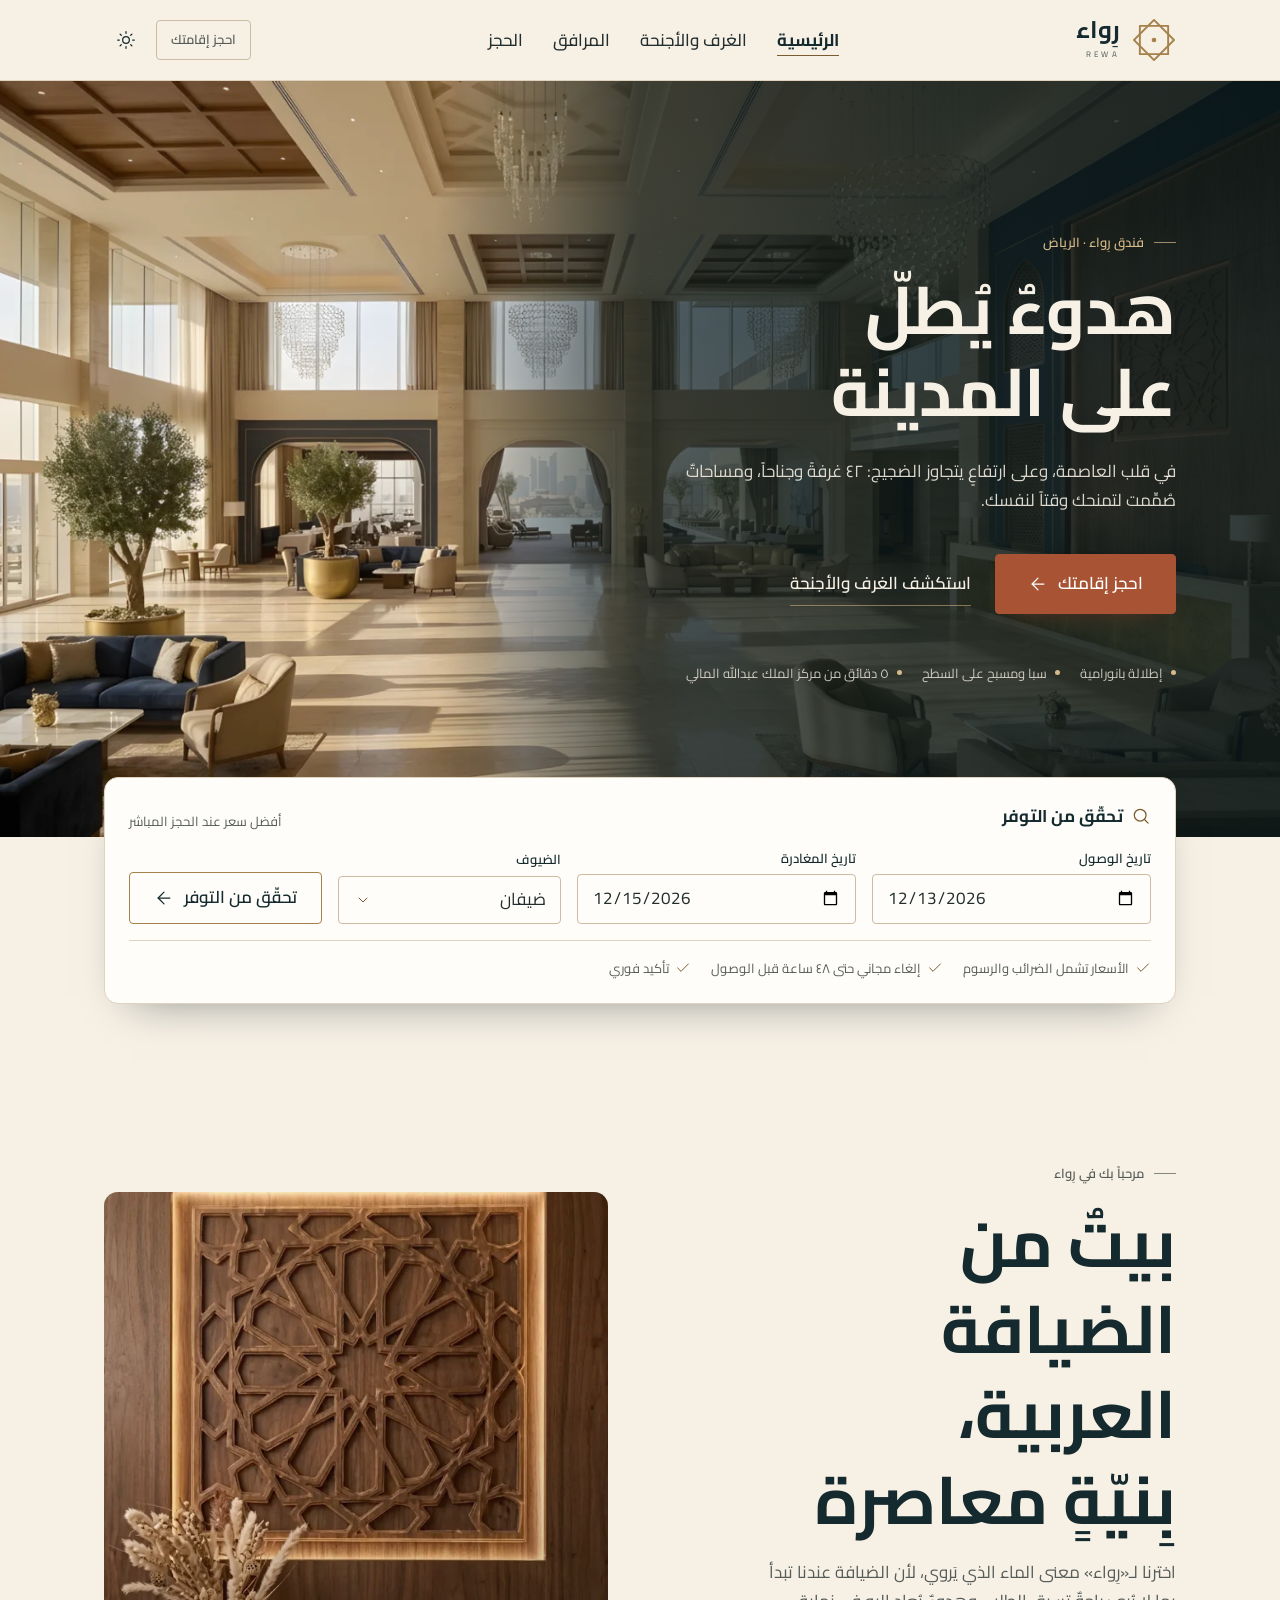
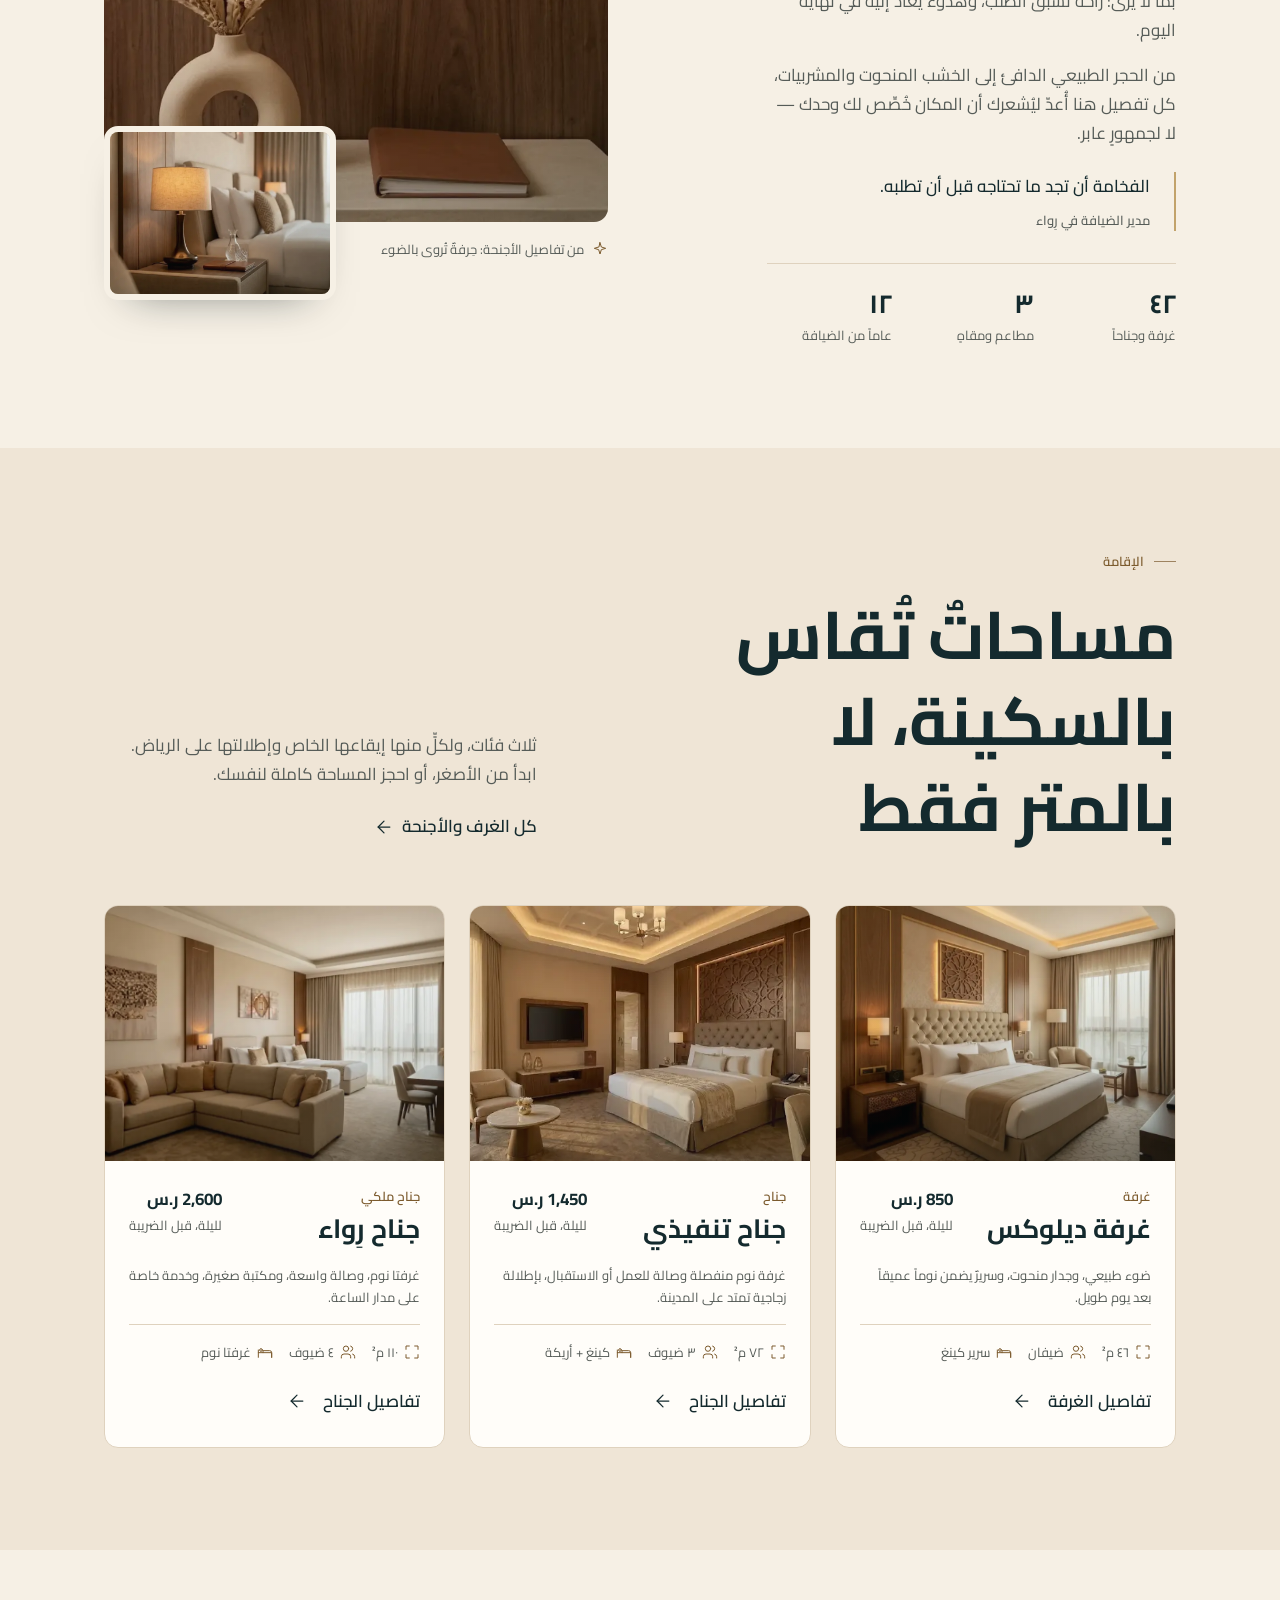
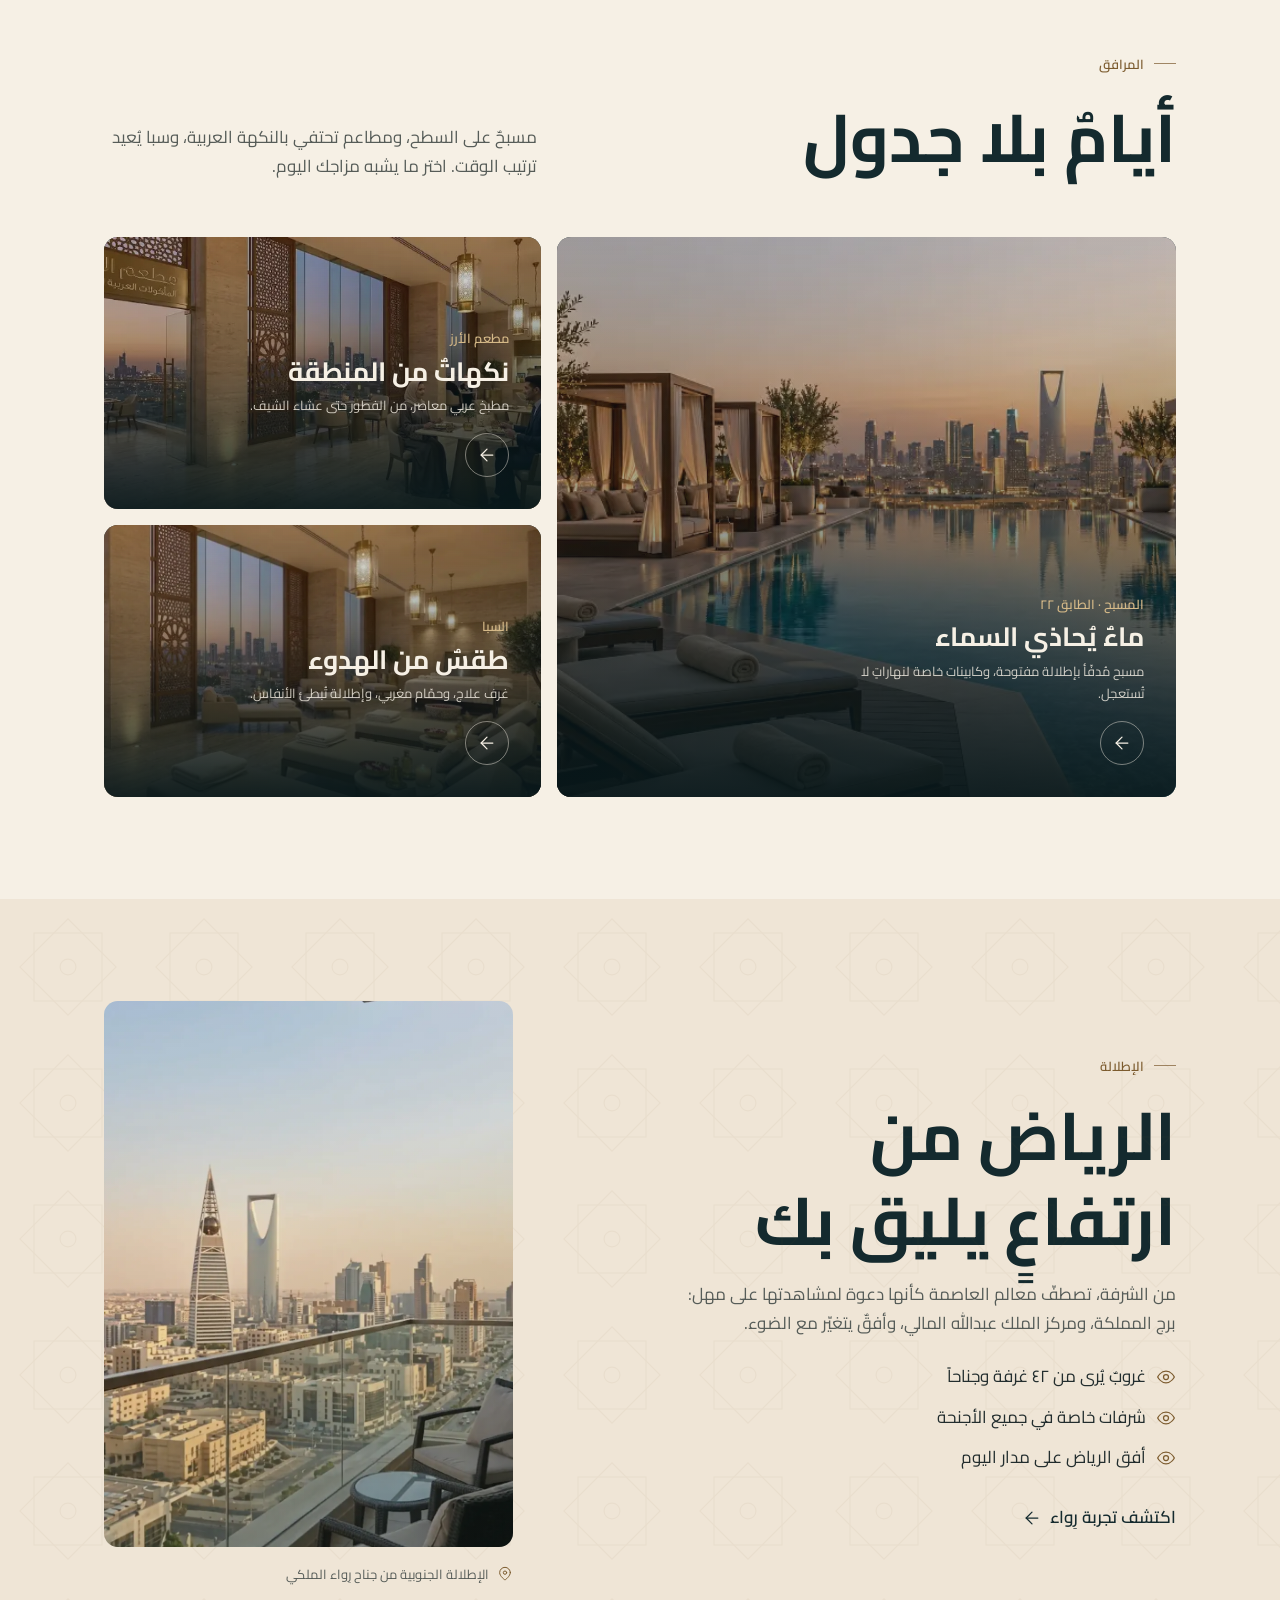
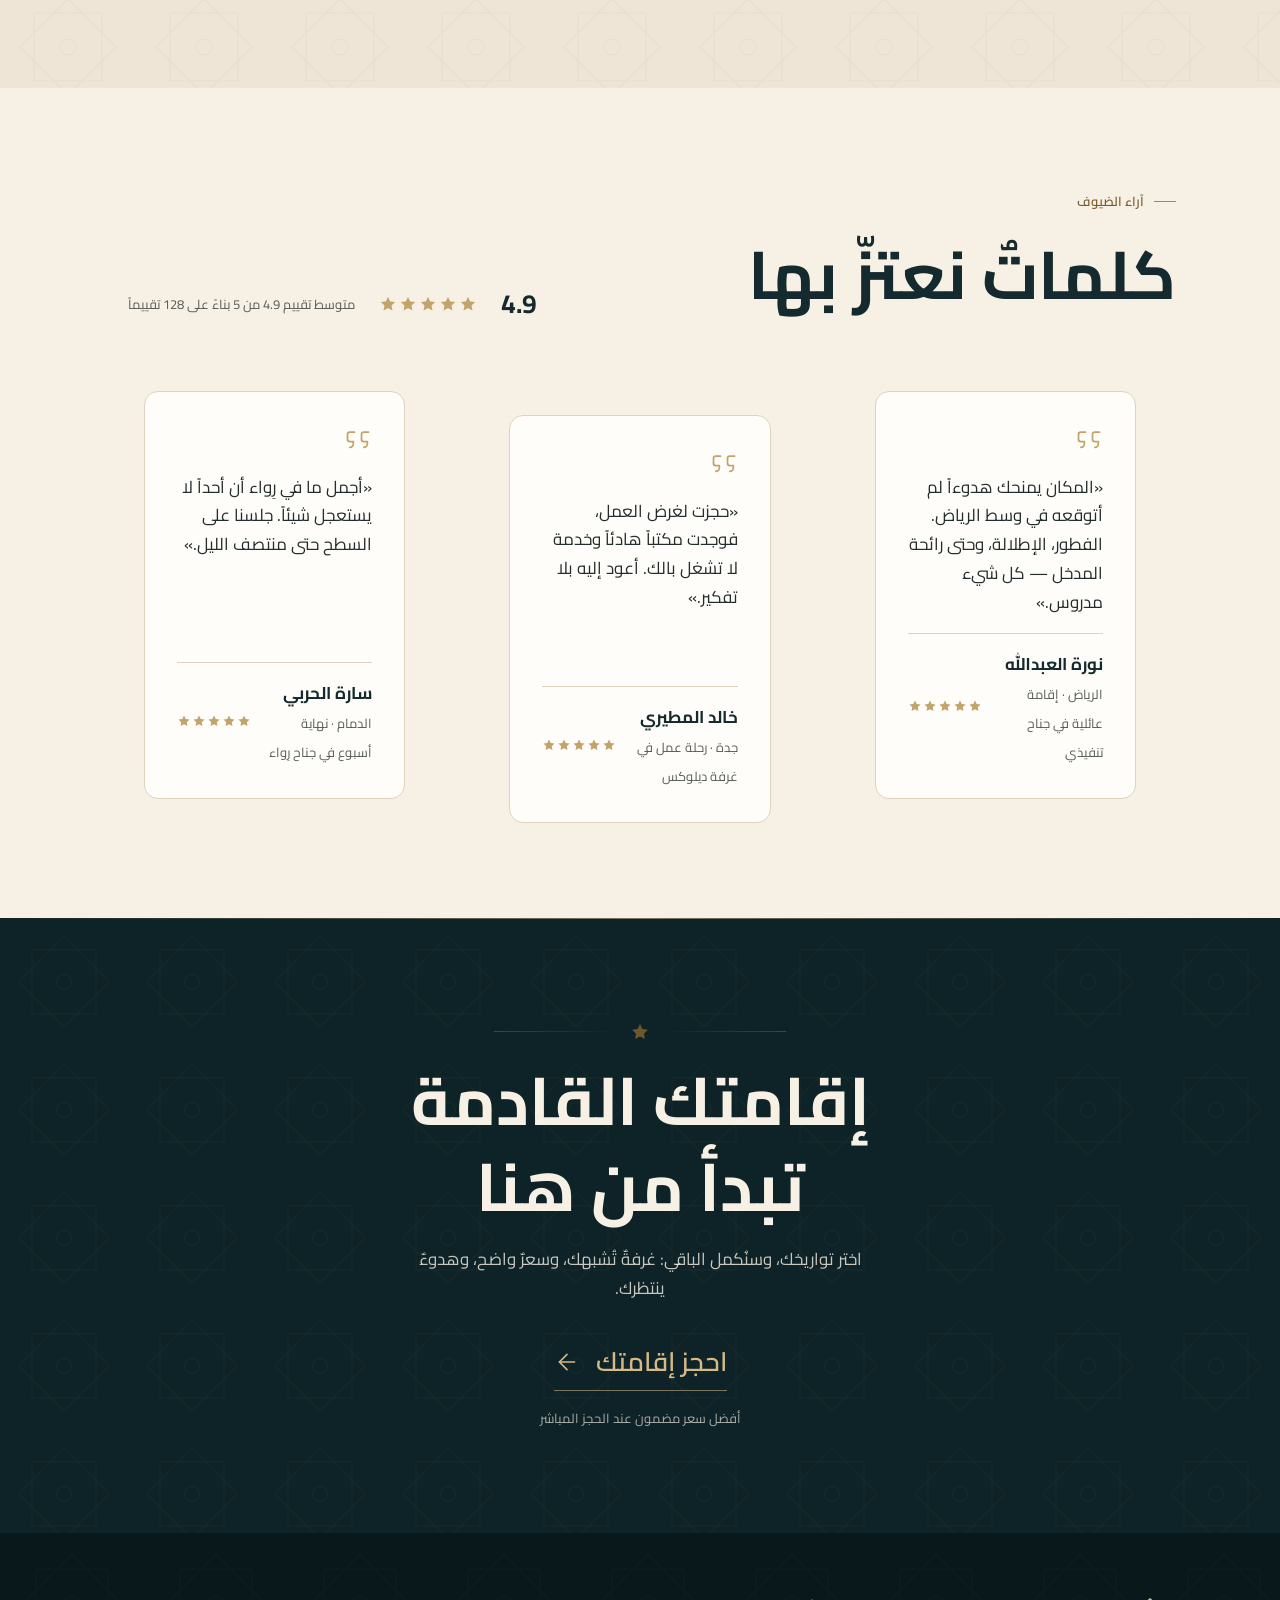
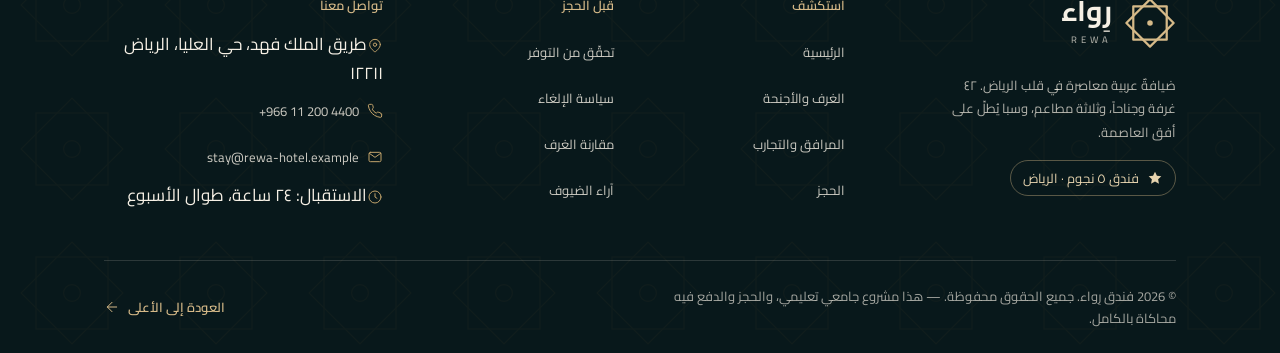
==== index.html @ c8198302 "اضافة جميع ملفات المشروع" ====
<!doctype html>
<html lang="ar" dir="rtl">
<head>
  <meta charset="utf-8">
  <meta name="viewport" content="width=device-width, initial-scale=1">
  <title>رِواء | فندق فاخر في قلب الرياض</title>
  <meta name="description" content="فندق رِواء في الرياض: ضيافة عربية معاصرة، ٤٢ غرفة وجناحاً، مسبح على السطح، مطاعم، وسبا بإطلالة على أفق العاصمة. احجز إقامتك مباشرة.">
  <meta name="theme-color" content="#142A2E">
  <link rel="icon" type="image/svg+xml" href="data:image/svg+xml,%3Csvg xmlns='http://www.w3.org/2000/svg' viewBox='0 0 64 64'%3E%3Crect width='64' height='64' rx='12' fill='%23142A2E'/%3E%3Cg fill='none' stroke='%23C2A36B' stroke-width='2.8' stroke-linejoin='round'%3E%3Crect x='11.4' y='11.4' width='41.2' height='41.2'/%3E%3Crect x='11.4' y='11.4' width='41.2' height='41.2' transform='rotate(45 32 32)'/%3E%3C/g%3E%3Ccircle cx='32' cy='32' r='3.4' fill='%23C2A36B'/%3E%3C/svg%3E">
  <link rel="preconnect" href="https://fonts.googleapis.com">
  <link rel="preconnect" href="https://fonts.gstatic.com" crossorigin>
  <link href="https://fonts.googleapis.com/css2?family=Cairo:wght@300;400;500;600;700&display=swap" rel="stylesheet">
  <link rel="stylesheet" href="style.css">
  <script>try{var t=localStorage.getItem('rewa-theme');if(t==='dark'||(!t&&window.matchMedia('(prefers-color-scheme: dark)').matches)){document.documentElement.dataset.theme='dark';}}catch(e){}</script>
  <script src="script.js" defer></script>
</head>
<body>
  <a class="skip-link" href="#main">تخطّى إلى المحتوى</a>

  <svg class="svg-sprite" aria-hidden="true" focusable="false">
    <defs>
      <symbol id="i-logo" viewBox="0 0 56 56">
        <g fill="none" stroke="currentColor" stroke-width="2.4" stroke-linejoin="round">
          <rect x="10" y="10" width="36" height="36"/>
          <rect x="10" y="10" width="36" height="36" transform="rotate(45 28 28)"/>
        </g>
        <circle cx="28" cy="28" r="3" fill="currentColor" stroke="none"/>
      </symbol>
      <symbol id="i-arrow" viewBox="0 0 24 24"><path d="M19 12H5"/><path d="m12 19-7-7 7-7"/></symbol>
      <symbol id="i-back" viewBox="0 0 24 24"><path d="M5 12h14"/><path d="m12 5 7 7-7 7"/></symbol>
      <symbol id="i-chevron" viewBox="0 0 24 24"><path d="m6 9 6 6 6-6"/></symbol>
      <symbol id="i-calendar" viewBox="0 0 24 24"><rect x="3" y="5" width="18" height="16" rx="2"/><path d="M16 3v4M8 3v4M3 10h18"/></symbol>
      <symbol id="i-users" viewBox="0 0 24 24"><path d="M16 21v-2a4 4 0 0 0-4-4H6a4 4 0 0 0-4 4v2"/><circle cx="9" cy="7" r="4"/><path d="M22 21v-2a4 4 0 0 0-3-3.87M16 3.13a4 4 0 0 1 0 7.75"/></symbol>
      <symbol id="i-check" viewBox="0 0 24 24"><path d="M20 6 9 17l-5-5"/></symbol>
      <symbol id="i-check-circle" viewBox="0 0 24 24"><circle cx="12" cy="12" r="9"/><path d="m8.5 12 2.5 2.5 4.5-5"/></symbol>
      <symbol id="i-alert" viewBox="0 0 24 24"><circle cx="12" cy="12" r="9"/><path d="M12 8v5"/><path d="M12 16.5h.01"/></symbol>
      <symbol id="i-info" viewBox="0 0 24 24"><circle cx="12" cy="12" r="9"/><path d="M12 11v5"/><path d="M12 7.5h.01"/></symbol>
      <symbol id="i-x" viewBox="0 0 24 24"><path d="M18 6 6 18M6 6l12 12"/></symbol>
      <symbol id="i-menu" viewBox="0 0 24 24"><path d="M4 7h16M4 12h16M4 17h16"/></symbol>
      <symbol id="i-sun" viewBox="0 0 24 24"><circle cx="12" cy="12" r="4"/><path d="M12 2v2M12 20v2M4.9 4.9l1.4 1.4M17.7 17.7l1.4 1.4M2 12h2M20 12h2M4.9 19.1l1.4-1.4M17.7 6.3l1.4-1.4"/></symbol>
      <symbol id="i-moon" viewBox="0 0 24 24"><path d="M21 12.8A8.5 8.5 0 1 1 11.2 3a7 7 0 0 0 9.8 9.8Z"/></symbol>
      <symbol id="i-star" viewBox="0 0 24 24"><path fill="currentColor" stroke="none" d="m12 2.5 2.9 6 6.6.9-4.8 4.6 1.2 6.5L12 17.4 6.1 20.5l1.2-6.5L2.5 9.4l6.6-.9Z"/></symbol>
      <symbol id="i-quote" viewBox="0 0 24 24"><path d="M9 7H5a2 2 0 0 0-2 2v4a2 2 0 0 0 2 2h3v2a3 3 0 0 1-3 3M21 7h-4a2 2 0 0 0-2 2v4a2 2 0 0 0 2 2h3v2a3 3 0 0 1-3 3"/></symbol>
      <symbol id="i-shield" viewBox="0 0 24 24"><path d="M12 3 5 6v5c0 4.5 3 8.5 7 10 4-1.5 7-5.5 7-10V6Z"/><path d="m9 12 2 2 4-4"/></symbol>
      <symbol id="i-bell" viewBox="0 0 24 24"><path d="M18 8a6 6 0 0 0-12 0c0 7-3 9-3 9h18s-3-2-3-9"/><path d="M13.7 21a2 2 0 0 1-3.4 0"/></symbol>
      <symbol id="i-waves" viewBox="0 0 24 24"><path d="M2 8c2 0 2-1.5 4-1.5S8 8 10 8s2-1.5 4-1.5S16 8 18 8s2-1.5 4-1.5"/><path d="M2 13c2 0 2-1.5 4-1.5S8 13 10 13s2-1.5 4-1.5S16 13 18 13s2-1.5 4-1.5"/><path d="M2 18c2 0 2-1.5 4-1.5S8 18 10 18s2-1.5 4-1.5S16 18 18 18s2-1.5 4-1.5"/></symbol>
      <symbol id="i-utensils" viewBox="0 0 24 24"><path d="M7 3v8M4 3v4a3 3 0 0 0 6 0V3M7 11v10"/><path d="M17 21V3c-2 1-3 3.5-3 7s1 5 3 5"/></symbol>
      <symbol id="i-spa" viewBox="0 0 24 24"><path d="M12 21c0-5 3-9 8-10-1 6-4 9-8 10Z"/><path d="M12 21C12 16 9 12 4 11c1 6 4 9 8 10Z"/><path d="M12 21c-1-4 0-9 4-12 2 2 2 7-4 12Z"/><path d="M12 21c1-4 0-9-4-12-2 2-2 7 4 12Z"/></symbol>
      <symbol id="i-phone" viewBox="0 0 24 24"><path d="M22 16.9v2.6a2 2 0 0 1-2.2 2 19.8 19.8 0 0 1-8.6-3.1 19.5 19.5 0 0 1-6-6A19.8 19.8 0 0 1 2.1 4.2 2 2 0 0 1 4.1 2h2.6a2 2 0 0 1 2 1.7c.1.9.3 1.7.6 2.5a2 2 0 0 1-.5 2.1L7.8 9.3a16 16 0 0 0 6 6l1-1a2 2 0 0 1 2.1-.5c.8.3 1.6.5 2.5.6a2 2 0 0 1 1.7 2Z"/></symbol>
      <symbol id="i-mail" viewBox="0 0 24 24"><rect x="3" y="5" width="18" height="14" rx="2"/><path d="m3.5 6.5 8.5 6 8.5-6"/></symbol>
      <symbol id="i-pin" viewBox="0 0 24 24"><path d="M20 10c0 5.5-8 11-8 11S4 15.5 4 10a8 8 0 0 1 16 0Z"/><circle cx="12" cy="10" r="2.5"/></symbol>
      <symbol id="i-bed" viewBox="0 0 24 24"><path d="M2 20V9M2 13h20v7M22 20v-7a3 3 0 0 0-3-3H9v3"/><circle cx="6" cy="9" r="2"/></symbol>
      <symbol id="i-arrow-up" viewBox="0 0 24 24"><path d="M12 19V5M5 12l7-7 7 7"/></symbol>
      <symbol id="i-search" viewBox="0 0 24 24"><circle cx="11" cy="11" r="7"/><path d="m16.5 16.5 4 4"/></symbol>
      <symbol id="i-sparkle" viewBox="0 0 24 24"><path d="M12 2.5 14 9l6.5 2-6.5 2L12 19.5 10 13l-6.5-2L10 9Z"/></symbol>
      <symbol id="i-area" viewBox="0 0 24 24"><path d="M8 3H3v5M16 3h5v5M8 21H3v-5M16 21h5v-5"/></symbol>
      <symbol id="i-view" viewBox="0 0 24 24"><path d="M2 12s3.5-7 10-7 10 7 10 7-3.5 7-10 7S2 12 2 12Z"/><circle cx="12" cy="12" r="3"/></symbol>
      <symbol id="i-clock" viewBox="0 0 24 24"><circle cx="12" cy="12" r="9"/><path d="M12 7v5l3 2"/></symbol>
      <symbol id="i-wifi" viewBox="0 0 24 24"><path d="M2 8.5a15 15 0 0 1 20 0M5.5 12a10 10 0 0 1 13 0M9 15.5a5 5 0 0 1 6 0"/><path d="M12 19h.01"/></symbol>
      <symbol id="i-coffee" viewBox="0 0 24 24"><path d="M4 8h12v6a5 5 0 0 1-5 5H9a5 5 0 0 1-5-5Z"/><path d="M16 9h1.5a2.5 2.5 0 0 1 0 5H16M6 3v2M10 3v2M14 3v2"/></symbol>
      <symbol id="i-credit-card" viewBox="0 0 24 24"><rect x="2" y="5" width="20" height="14" rx="2"/><path d="M2 10h20M6 15h4"/></symbol>
      <symbol id="i-lock" viewBox="0 0 24 24"><rect x="4" y="10" width="16" height="11" rx="2"/><path d="M8 10V7a4 4 0 0 1 8 0v3"/><path d="M12 15v2"/></symbol>
      <symbol id="i-printer" viewBox="0 0 24 24"><path d="M6 9V3h12v6M6 18H4a2 2 0 0 1-2-2v-4a2 2 0 0 1 2-2h16a2 2 0 0 1 2 2v4a2 2 0 0 1-2 2h-2"/><rect x="6" y="14" width="12" height="7"/></symbol>
      <symbol id="i-compare" viewBox="0 0 24 24"><rect x="3" y="4" width="7" height="16" rx="1"/><rect x="14" y="4" width="7" height="16" rx="1"/><path d="M10 12h4"/></symbol>
      <symbol id="i-tag" viewBox="0 0 24 24"><path d="M20.6 13.4 12 22l-9-9V4h9l8.6 8.6a1 1 0 0 1 0 1.4Z"/><circle cx="7.5" cy="8.5" r="1.5"/></symbol>
      <symbol id="i-undo" viewBox="0 0 24 24"><path d="M3 7v6h6"/><path d="M3.5 13a8.5 8.5 0 1 0 2.2-8.8L3 7"/></symbol>
      <symbol id="i-sliders" viewBox="0 0 24 24"><path d="M4 6h16M4 12h16M4 18h16"/><circle cx="9" cy="6" r="2"/><circle cx="15" cy="12" r="2"/><circle cx="8" cy="18" r="2"/></symbol>
      <symbol id="i-key" viewBox="0 0 24 24"><circle cx="8" cy="8" r="5"/><path d="m12 12 9 9M17 17l2-2M20 20l2-2"/></symbol>
    </defs>
  </svg>

  <header class="site-header" id="site-header">
    <div class="container header__inner">
      <a class="brand" href="index.html" aria-label="رِواء REWA — الصفحة الرئيسية">
        <svg class="brand__symbol" viewBox="0 0 56 56" aria-hidden="true">
          <use href="#i-logo"/>
        </svg>
        <span class="brand__text">
          <span class="brand__ar">رِواء</span>
          <span class="brand__en">REWA</span>
        </span>
      </a>

      <nav class="nav" id="primary-nav" aria-label="التنقل الرئيسي">
        <ul class="nav__list">
          <li><a class="nav__link" href="index.html" aria-current="page">الرئيسية</a></li>
          <li><a class="nav__link" href="rooms.html">الغرف والأجنحة</a></li>
          <li><a class="nav__link" href="experience.html">المرافق</a></li>
          <li><a class="nav__link" href="booking.html">الحجز</a></li>
        </ul>
        <div class="nav__extra">
          <a class="btn btn--primary" href="booking.html">احجز إقامتك</a>
          <div class="nav__contact">
            <a href="tel:+966112004400"><svg class="icon" aria-hidden="true"><use href="#i-phone"/></svg><span>‎+966 11 200 4400</span></a>
            <a href="mailto:stay@rewa-hotel.example"><svg class="icon" aria-hidden="true"><use href="#i-mail"/></svg><span>stay@rewa-hotel.example</span></a>
          </div>
        </div>
      </nav>

      <div class="header__actions">
        <a class="btn btn--outline btn--sm header__book" href="booking.html">احجز إقامتك</a>
        <button class="icon-btn theme-toggle" type="button" id="theme-toggle" aria-pressed="false" aria-label="تفعيل الوضع الداكن">
          <svg class="icon icon-sun" aria-hidden="true"><use href="#i-sun"/></svg>
          <svg class="icon icon-moon" aria-hidden="true"><use href="#i-moon"/></svg>
        </button>
        <button class="icon-btn menu-toggle" type="button" id="menu-toggle" aria-expanded="false" aria-controls="primary-nav" aria-label="فتح القائمة">
          <svg class="icon menu-toggle__open" aria-hidden="true"><use href="#i-menu"/></svg>
          <svg class="icon menu-toggle__close" aria-hidden="true" style="display:none"><use href="#i-x"/></svg>
        </button>
      </div>
    </div>
  </header>
  <div class="scrim" data-nav-scrim aria-hidden="true"></div>

  <main id="main" tabindex="-1">
    <!-- Hero -->
    <section class="hero" aria-labelledby="hero-title">
      <div class="hero__media">
        <img src="images/hero.webp" width="2100" height="890" alt="بهو فندق رِواء: سقف خشبي مرتفع، ثريات كريستال، جدار كحلي بزخرفة ذهبية، وضوء طبيعي يتدفق من النوافذ" fetchpriority="high" decoding="async">
      </div>
      <div class="container hero__inner">
        <div class="hero__content">
          <p class="eyebrow hero__eyebrow">فندق رِواء · الرياض</p>
          <h1 class="hero__title" id="hero-title"><span>هدوءٌ يُطلّ</span> <span>على المدينة</span></h1>
          <p class="hero__lead">في قلب العاصمة، وعلى ارتفاعٍ يتجاوز الضجيج: ٤٢ غرفةً وجناحاً، ومساحاتٌ صُمِّمت لتمنحك وقتاً لنفسك.</p>
          <div class="hero__actions">
            <a class="btn btn--primary btn--lg" href="booking.html">احجز إقامتك
              <svg class="icon" aria-hidden="true"><use href="#i-arrow"/></svg>
            </a>
            <a class="link-arrow hero__link" href="rooms.html">استكشف الغرف والأجنحة</a>
          </div>
          <ul class="hero__facts">
            <li>إطلالة بانورامية</li>
            <li>سبا ومسبح على السطح</li>
            <li>٥ دقائق من مركز الملك عبدالله المالي</li>
          </ul>
        </div>
      </div>
    </section>

    <!-- Quick availability -->
    <section class="quick-search" aria-labelledby="quick-search-title">
      <div class="container">
        <div class="quick-search__panel">
          <div class="quick-search__head">
            <p class="quick-search__title" id="quick-search-title">
              <svg class="icon icon--gold" aria-hidden="true"><use href="#i-search"/></svg>
              تحقّق من التوفر
            </p>
            <span class="small muted">أفضل سعر عند الحجز المباشر</span>
          </div>
          <form class="quick-search__form" id="quick-search-form" action="booking.html" method="get" novalidate>
            <div class="field">
              <label for="qs-checkin">تاريخ الوصول</label>
              <input class="input" type="date" id="qs-checkin" name="checkIn" required aria-describedby="qs-date-error">
            </div>
            <div class="field">
              <label for="qs-checkout">تاريخ المغادرة</label>
              <input class="input" type="date" id="qs-checkout" name="checkOut" required aria-describedby="qs-date-error">
            </div>
            <div class="field field--guests">
              <label for="qs-guests">الضيوف</label>
              <select class="select" id="qs-guests" name="guests">
                <option value="1">ضيف واحد</option>
                <option value="2" selected>ضيفان</option>
                <option value="3">٣ ضيوف</option>
                <option value="4">٤ ضيوف</option>
              </select>
            </div>
            <button class="btn btn--outline" type="submit">تحقّق من التوفر
              <svg class="icon" aria-hidden="true"><use href="#i-arrow"/></svg>
            </button>
            <p class="field__error" id="qs-date-error" hidden>
              <svg class="icon icon--sm" aria-hidden="true"><use href="#i-alert"/></svg>
              <span></span>
            </p>
          </form>
          <ul class="quick-search__note">
            <li><svg class="icon icon--sm" aria-hidden="true"><use href="#i-check"/></svg> الأسعار تشمل الضرائب والرسوم</li>
            <li><svg class="icon icon--sm" aria-hidden="true"><use href="#i-check"/></svg> إلغاء مجاني حتى ٤٨ ساعة قبل الوصول</li>
            <li><svg class="icon icon--sm" aria-hidden="true"><use href="#i-check"/></svg> تأكيد فوري</li>
          </ul>
        </div>
      </div>
    </section>

    <!-- Welcome -->
    <section class="section" id="welcome" aria-labelledby="welcome-title">
      <div class="container editorial">
        <div class="editorial__text reveal">
          <p class="eyebrow">مرحباً بك في رِواء</p>
          <h2 id="welcome-title">بيتٌ من الضيافة العربية، بِنيّةٍ معاصرة</h2>
          <p>اخترنا لـ«رِواء» معنى الماء الذي يَروي، لأن الضيافة عندنا تبدأ بما لا يُرى: راحةٌ تسبق الطلب، وهدوءٌ يُعاد إليه في نهاية اليوم.</p>
          <p>من الحجر الطبيعي الدافئ إلى الخشب المنحوت والمشربيات، كل تفصيل هنا أُعدّ ليُشعرك أن المكان خُصِّص لك وحدك — لا لجمهورٍ عابر.</p>
          <blockquote class="pullquote">
            الفخامة أن تجد ما تحتاجه قبل أن تطلبه.
            <cite>مدير الضيافة في رِواء</cite>
          </blockquote>
          <div class="stats">
            <div class="stat">
              <strong class="stat__num">٤٢</strong>
              <span class="stat__label">غرفة وجناحاً</span>
            </div>
            <div class="stat">
              <strong class="stat__num">٣</strong>
              <span class="stat__label">مطاعم ومقاهٍ</span>
            </div>
            <div class="stat">
              <strong class="stat__num">١٢</strong>
              <span class="stat__label">عاماً من الضيافة</span>
            </div>
          </div>
        </div>

        <figure class="editorial__media reveal">
          <div class="media media--tall">
            <img src="images/detail-1.webp" width="900" height="1341" alt="لوحة خشبية منحوتة بزخرفة هندسية عربية تضيئها حافة ذهبية، بجانبها مزهرية وخشب دافئ" loading="lazy" decoding="async">
          </div>
          <div class="media media--4x3 editorial__inset">
            <img src="images/detail-2.webp" width="900" height="560" alt="تفصيل من غرفة رِواء: أباجورة كتان دافئة، وسائد بيضاء، وكتاب على طاولة السرير" loading="lazy" decoding="async">
          </div>
          <figcaption class="editorial__caption">
            <svg class="icon icon--sm icon--gold" aria-hidden="true"><use href="#i-sparkle"/></svg>
            من تفاصيل الأجنحة: حِرفةٌ تُروى بالضوء
          </figcaption>
        </figure>
      </div>
    </section>

    <!-- Rooms preview -->
    <section class="section section--soft" id="rooms" aria-labelledby="rooms-title">
      <div class="container">
        <div class="section-head">
          <p class="eyebrow">الإقامة</p>
          <h2 class="section-head__title" id="rooms-title">مساحاتٌ تُقاس بالسكينة، لا بالمتر فقط</h2>
          <div class="section-head__aside">
            <p class="lead">ثلاث فئات، ولكلٍّ منها إيقاعها الخاص وإطلالتها على الرياض. ابدأ من الأصغر، أو احجز المساحة كاملة لنفسك.</p>
            <a class="link-arrow" href="rooms.html">كل الغرف والأجنحة
              <svg class="icon" aria-hidden="true"><use href="#i-arrow"/></svg>
            </a>
          </div>
        </div>

        <div class="rooms-preview">
          <article class="room-teaser reveal">
            <div class="media media--4x3">
              <img src="images/room-1.webp" width="900" height="900" alt="غرفة ديلوكس بسرير كينغ، لوح زخرفي منحوت فوق السرير، وإطلالة زجاجية على المدينة" loading="lazy" decoding="async">
            </div>
            <div class="room-teaser__body">
              <div class="room-teaser__head">
                <div>
                  <span class="room-teaser__type">غرفة</span>
                  <h3>غرفة ديلوكس</h3>
                </div>
                <p class="room-teaser__price">850 ر.س<small>لليلة، قبل الضريبة</small></p>
              </div>
              <p class="room-teaser__desc">ضوء طبيعي، وجدار منحوت، وسريرٌ يضمن نوماً عميقاً بعد يوم طويل.</p>
              <ul class="room-teaser__meta">
                <li><svg class="icon icon--sm" aria-hidden="true"><use href="#i-area"/></svg>٤٦ م²</li>
                <li><svg class="icon icon--sm" aria-hidden="true"><use href="#i-users"/></svg>ضيفان</li>
                <li><svg class="icon icon--sm" aria-hidden="true"><use href="#i-bed"/></svg>سرير كينغ</li>
              </ul>
              <a class="room-teaser__link" href="rooms.html#deluxe">تفاصيل الغرفة<span class="visually-hidden"> — غرفة ديلوكس</span>
                <svg class="icon" aria-hidden="true"><use href="#i-arrow"/></svg>
              </a>
            </div>
          </article>

          <article class="room-teaser reveal">
            <div class="media media--4x3">
              <img src="images/room-2.webp" width="900" height="381" alt="جناح تنفيذي بنافذة زجاجية واسعة تطل على أبراج الرياض وقت الغروب، وصالة جلوس صغيرة" loading="lazy" decoding="async">
            </div>
            <div class="room-teaser__body">
              <div class="room-teaser__head">
                <div>
                  <span class="room-teaser__type">جناح</span>
                  <h3>جناح تنفيذي</h3>
                </div>
                <p class="room-teaser__price">1,450 ر.س<small>لليلة، قبل الضريبة</small></p>
              </div>
              <p class="room-teaser__desc">غرفة نوم منفصلة وصالة للعمل أو الاستقبال، بإطلالة زجاجية تمتد على المدينة.</p>
              <ul class="room-teaser__meta">
                <li><svg class="icon icon--sm" aria-hidden="true"><use href="#i-area"/></svg>٧٢ م²</li>
                <li><svg class="icon icon--sm" aria-hidden="true"><use href="#i-users"/></svg>٣ ضيوف</li>
                <li><svg class="icon icon--sm" aria-hidden="true"><use href="#i-bed"/></svg>كينغ + أريكة</li>
              </ul>
              <a class="room-teaser__link" href="rooms.html#executive">تفاصيل الجناح<span class="visually-hidden"> — جناح تنفيذي</span>
                <svg class="icon" aria-hidden="true"><use href="#i-arrow"/></svg>
              </a>
            </div>
          </article>

          <article class="room-teaser reveal">
            <div class="media media--4x3">
              <img src="images/room-3.webp" width="900" height="560" alt="جناح رِواء الملكي بصالة واسعة، أريكة بيج، غرفتَي نوم، ونافذة كبيرة بستائر كتان" loading="lazy" decoding="async">
            </div>
            <div class="room-teaser__body">
              <div class="room-teaser__head">
                <div>
                  <span class="room-teaser__type">جناح ملكي</span>
                  <h3>جناح رِواء</h3>
                </div>
                <p class="room-teaser__price">2,600 ر.س<small>لليلة، قبل الضريبة</small></p>
              </div>
              <p class="room-teaser__desc">غرفتا نوم، وصالة واسعة، ومكتبة صغيرة، وخدمة خاصة على مدار الساعة.</p>
              <ul class="room-teaser__meta">
                <li><svg class="icon icon--sm" aria-hidden="true"><use href="#i-area"/></svg>١١٠ م²</li>
                <li><svg class="icon icon--sm" aria-hidden="true"><use href="#i-users"/></svg>٤ ضيوف</li>
                <li><svg class="icon icon--sm" aria-hidden="true"><use href="#i-bed"/></svg>غرفتا نوم</li>
              </ul>
              <a class="room-teaser__link" href="rooms.html#royal">تفاصيل الجناح<span class="visually-hidden"> — جناح رِواء الملكي</span>
                <svg class="icon" aria-hidden="true"><use href="#i-arrow"/></svg>
              </a>
            </div>
          </article>
        </div>
      </div>
    </section>

    <!-- Facilities -->
    <section class="section" id="facilities" aria-labelledby="facilities-title">
      <div class="container">
        <div class="section-head">
          <p class="eyebrow">المرافق</p>
          <h2 class="section-head__title" id="facilities-title">أيامٌ بلا جدول</h2>
          <div class="section-head__aside">
            <p class="lead">مسبحٌ على السطح، ومطاعم تحتفي بالنكهة العربية، وسبا يُعيد ترتيب الوقت. اختر ما يشبه مزاجك اليوم.</p>
          </div>
        </div>

        <div class="facilities">
          <a class="facility facility--pool reveal" href="experience.html#pool">
            <div class="media">
              <img src="images/pool.webp" width="900" height="507" alt="مسبح على سطح الفندق عند الغروب، كابينات بيضاء، وكراسي استرخاء تطل على أبراج الرياض" loading="lazy" decoding="async">
            </div>
            <div class="facility__body">
              <span class="facility__eyebrow">المسبح · الطابق ٢٢</span>
              <h3>ماءٌ يُحاذي السماء</h3>
              <p>مسبح مُدفّأ بإطلالة مفتوحة، وكابينات خاصة لنهاراتٍ لا تُستعجل.</p>
              <span class="facility__arrow" aria-hidden="true">
                <svg class="icon" aria-hidden="true"><use href="#i-arrow"/></svg>
              </span>
            </div>
          </a>

          <a class="facility facility--restaurant reveal" href="experience.html#restaurant">
            <div class="media">
              <img src="images/restaurant.webp" width="900" height="381" alt="مطعم الأرز: مشربيات خشبية منحوتة، طاولات رخامية، وإطلالة على أفق الرياض وقت الغروب" loading="lazy" decoding="async">
            </div>
            <div class="facility__body">
              <span class="facility__eyebrow">مطعم الأرز</span>
              <h3>نكهاتٌ من المنطقة</h3>
              <p>مطبخ عربي معاصر، من الفطور حتى عشاء الشيف.</p>
              <span class="facility__arrow" aria-hidden="true">
                <svg class="icon" aria-hidden="true"><use href="#i-arrow"/></svg>
              </span>
            </div>
          </a>

          <a class="facility facility--spa reveal" href="experience.html#spa">
            <div class="media">
              <img src="images/spa.webp" width="900" height="554" alt="غرفة سبا هادئة بإضاءة دافئة، أسرّة تدليك بيضاء، ونافذة كبيرة على مدينة الرياض" loading="lazy" decoding="async">
            </div>
            <div class="facility__body">
              <span class="facility__eyebrow">السبا</span>
              <h3>طقسٌ من الهدوء</h3>
              <p>غرف علاج، وحمّام مغربي، وإطلالة تُبطئ الأنفاس.</p>
              <span class="facility__arrow" aria-hidden="true">
                <svg class="icon" aria-hidden="true"><use href="#i-arrow"/></svg>
              </span>
            </div>
          </a>
        </div>
      </div>
    </section>

    <!-- View -->
    <section class="section section--soft section--pattern" id="view" aria-labelledby="view-title">
      <div class="container view-grid">
        <div class="view-grid__text reveal">
          <p class="eyebrow">الإطلالة</p>
          <h2 id="view-title">الرياض من ارتفاعٍ يليق بك</h2>
          <p class="lead">من الشرفة، تصطفّ معالم العاصمة كأنها دعوة لمشاهدتها على مهل: برج المملكة، ومركز الملك عبدالله المالي، وأفقٌ يتغيّر مع الضوء.</p>
          <ul class="view-list">
            <li><svg class="icon" aria-hidden="true"><use href="#i-view"/></svg>غروبٌ يُرى من ٤٢ غرفة وجناحاً</li>
            <li><svg class="icon" aria-hidden="true"><use href="#i-view"/></svg>شرفات خاصة في جميع الأجنحة</li>
            <li><svg class="icon" aria-hidden="true"><use href="#i-view"/></svg>أفق الرياض على مدار اليوم</li>
          </ul>
          <a class="link-arrow" href="experience.html" style="margin-top:24px">اكتشف تجربة رِواء
            <svg class="icon" aria-hidden="true"><use href="#i-arrow"/></svg>
          </a>
        </div>
        <figure class="view-grid__media reveal">
          <div class="media media--portrait">
            <img src="images/view.webp" width="900" height="1611" alt="إطلالة من شرفة فندق رِواء على أبراج الرياض، مع كرسيين وطاولة زجاجية صغيرة عند الغروب" loading="lazy" decoding="async">
          </div>
          <figcaption class="view-grid__caption">
            <svg class="icon icon--sm icon--gold" aria-hidden="true"><use href="#i-pin"/></svg>
            الإطلالة الجنوبية من جناح رِواء الملكي
          </figcaption>
        </figure>
      </div>
    </section>

    <!-- Testimonials -->
    <section class="section" id="testimonials" aria-labelledby="testimonials-title">
      <div class="container">
        <div class="section-head">
          <p class="eyebrow">آراء الضيوف</p>
          <h2 class="section-head__title" id="testimonials-title">كلماتٌ نعتزّ بها</h2>
          <div class="section-head__aside">
            <div class="rating-summary" style="margin:0">
              <span class="rating-summary__score">4.9</span>
              <span class="rating-summary__stars" aria-hidden="true">
                <svg class="icon" aria-hidden="true"><use href="#i-star"/></svg>
                <svg class="icon" aria-hidden="true"><use href="#i-star"/></svg>
                <svg class="icon" aria-hidden="true"><use href="#i-star"/></svg>
                <svg class="icon" aria-hidden="true"><use href="#i-star"/></svg>
                <svg class="icon" aria-hidden="true"><use href="#i-star"/></svg>
              </span>
              <span class="rating-summary__text">متوسط تقييم 4.9 من 5 بناءً على 128 تقييماً</span>
            </div>
          </div>
        </div>

        <div class="testimonials">
          <figure class="testimonial reveal">
            <span class="testimonial__quote" aria-hidden="true"><svg class="icon" aria-hidden="true"><use href="#i-quote"/></svg></span>
            <blockquote class="testimonial__text" style="margin:0">«المكان يمنحك هدوءاً لم أتوقعه في وسط الرياض. الفطور، الإطلالة، وحتى رائحة المدخل — كل شيء مدروس.»</blockquote>
            <figcaption class="testimonial__foot">
              <div>
                <span class="testimonial__name">نورة العبدالله</span>
                <span class="testimonial__meta">الرياض · إقامة عائلية في جناح تنفيذي</span>
              </div>
              <div style="text-align:end">
                <span class="testimonial__stars" aria-hidden="true">
                  <svg class="icon" aria-hidden="true"><use href="#i-star"/></svg>
                  <svg class="icon" aria-hidden="true"><use href="#i-star"/></svg>
                  <svg class="icon" aria-hidden="true"><use href="#i-star"/></svg>
                  <svg class="icon" aria-hidden="true"><use href="#i-star"/></svg>
                  <svg class="icon" aria-hidden="true"><use href="#i-star"/></svg>
                </span>
                <span class="visually-hidden">تقييم 5 من 5</span>
              </div>
            </figcaption>
          </figure>

          <figure class="testimonial reveal">
            <span class="testimonial__quote" aria-hidden="true"><svg class="icon" aria-hidden="true"><use href="#i-quote"/></svg></span>
            <blockquote class="testimonial__text" style="margin:0">«حجزت لغرض العمل، فوجدت مكتباً هادئاً وخدمة لا تشغل بالك. أعود إليه بلا تفكير.»</blockquote>
            <figcaption class="testimonial__foot">
              <div>
                <span class="testimonial__name">خالد المطيري</span>
                <span class="testimonial__meta">جدة · رحلة عمل في غرفة ديلوكس</span>
              </div>
              <div style="text-align:end">
                <span class="testimonial__stars" aria-hidden="true">
                  <svg class="icon" aria-hidden="true"><use href="#i-star"/></svg>
                  <svg class="icon" aria-hidden="true"><use href="#i-star"/></svg>
                  <svg class="icon" aria-hidden="true"><use href="#i-star"/></svg>
                  <svg class="icon" aria-hidden="true"><use href="#i-star"/></svg>
                  <svg class="icon" aria-hidden="true"><use href="#i-star"/></svg>
                </span>
                <span class="visually-hidden">تقييم 5 من 5</span>
              </div>
            </figcaption>
          </figure>

          <figure class="testimonial reveal">
            <span class="testimonial__quote" aria-hidden="true"><svg class="icon" aria-hidden="true"><use href="#i-quote"/></svg></span>
            <blockquote class="testimonial__text" style="margin:0">«أجمل ما في رِواء أن أحداً لا يستعجل شيئاً. جلسنا على السطح حتى منتصف الليل.»</blockquote>
            <figcaption class="testimonial__foot">
              <div>
                <span class="testimonial__name">سارة الحربي</span>
                <span class="testimonial__meta">الدمام · نهاية أسبوع في جناح رِواء</span>
              </div>
              <div style="text-align:end">
                <span class="testimonial__stars" aria-hidden="true">
                  <svg class="icon" aria-hidden="true"><use href="#i-star"/></svg>
                  <svg class="icon" aria-hidden="true"><use href="#i-star"/></svg>
                  <svg class="icon" aria-hidden="true"><use href="#i-star"/></svg>
                  <svg class="icon" aria-hidden="true"><use href="#i-star"/></svg>
                  <svg class="icon" aria-hidden="true"><use href="#i-star"/></svg>
                </span>
                <span class="visually-hidden">تقييم 5 من 5</span>
              </div>
            </figcaption>
          </figure>
        </div>
      </div>
    </section>

    <!-- Quiet closing invitation -->
    <section class="cta-band" aria-labelledby="closing-title">
      <div class="container cta-band__inner quiet-close">
        <div class="ornament" aria-hidden="true">
          <svg aria-hidden="true"><use href="#i-star"/></svg>
        </div>
        <h2 id="closing-title">إقامتك القادمة تبدأ من هنا</h2>
        <p>اختر تواريخك، وسنُكمل الباقي: غرفةٌ تُشبهك، وسعرٌ واضح، وهدوءٌ ينتظرك.</p>
        <a class="quiet-close__link" href="booking.html">احجز إقامتك
          <svg class="icon icon--lg" aria-hidden="true"><use href="#i-arrow"/></svg>
        </a>
        <span class="cta-band__note">أفضل سعر مضمون عند الحجز المباشر</span>
      </div>
    </section>
  </main>

  <footer class="site-footer" id="contact">
    <div class="container">
      <div class="footer__grid">
        <div class="footer__brand">
          <a class="brand brand--on-dark" href="index.html" aria-label="رِواء REWA — الصفحة الرئيسية">
            <svg class="brand__symbol" viewBox="0 0 56 56" aria-hidden="true">
              <use href="#i-logo"/>
            </svg>
            <span class="brand__text">
              <span class="brand__ar">رِواء</span>
              <span class="brand__en">REWA</span>
            </span>
          </a>
          <p>ضيافةٌ عربية معاصرة في قلب الرياض. ٤٢ غرفة وجناحاً، وثلاثة مطاعم، وسبا يُطلّ على أفق العاصمة.</p>
          <span class="footer__badge">
            <svg class="icon icon--sm" aria-hidden="true"><use href="#i-star"/></svg>
            فندق ٥ نجوم · الرياض
          </span>
        </div>

        <nav aria-labelledby="footer-explore">
          <h2 class="footer__title" id="footer-explore">استكشف</h2>
          <ul class="footer__list">
            <li><a href="index.html">الرئيسية</a></li>
            <li><a href="rooms.html">الغرف والأجنحة</a></li>
            <li><a href="experience.html">المرافق والتجارب</a></li>
            <li><a href="booking.html">الحجز</a></li>
          </ul>
        </nav>

        <nav aria-labelledby="footer-booking">
          <h2 class="footer__title" id="footer-booking">قبل الحجز</h2>
          <ul class="footer__list">
            <li><a href="booking.html">تحقّق من التوفر</a></li>
            <li><a href="booking.html#trust">سياسة الإلغاء</a></li>
            <li><a href="rooms.html#rooms-grid">مقارنة الغرف</a></li>
            <li><a href="index.html#testimonials">آراء الضيوف</a></li>
          </ul>
        </nav>

        <div>
          <h2 class="footer__title">تواصل معنا</h2>
          <address class="footer__contact" style="font-style:normal">
            <span><svg class="icon icon--sm" aria-hidden="true"><use href="#i-pin"/></svg>طريق الملك فهد، حي العليا، الرياض ١٢٢١١</span>
            <a href="tel:+966112004400"><svg class="icon icon--sm" aria-hidden="true"><use href="#i-phone"/></svg>‎+966 11 200 4400</a>
            <a href="mailto:stay@rewa-hotel.example"><svg class="icon icon--sm" aria-hidden="true"><use href="#i-mail"/></svg>stay@rewa-hotel.example</a>
            <span><svg class="icon icon--sm" aria-hidden="true"><use href="#i-clock"/></svg>الاستقبال: ٢٤ ساعة، طوال الأسبوع</span>
          </address>
        </div>
      </div>

      <div class="footer__bottom">
        <p>© <span data-year>2026</span> فندق رِواء. جميع الحقوق محفوظة. — هذا مشروع جامعي تعليمي، والحجز والدفع فيه محاكاة بالكامل.</p>
        <a class="footer__top" href="#main">العودة إلى الأعلى
          <svg class="icon icon--sm" aria-hidden="true"><use href="#i-arrow-up"/></svg>
        </a>
      </div>
    </div>
  </footer>
</body>
</html>
---- style.css ----
﻿/* =====================================================================
   رِواء | REWA — Visual identity & UI system
   Arabic RTL luxury hotel · Cairo only · 12-column grid · 8px spacing
   ===================================================================== */

/* ---------- 1. Identity tokens ---------- */
:root {
  /* Core palette — deep pine, muted gold, warm beige, one CTA terracotta */
  --pine-950: #08181B;
  --pine-900: #0E2327;
  --pine-800: #142A2E;
  --pine-700: #1C383D;
  --sand-50:  #FCF8F1;
  --sand-100: #F6F0E5;
  --sand-200: #EFE5D6;
  --sand-300: #E6D9C5;
  --sand-400: #D8C8B2;
  --gold-200: #E6D3AE;
  --gold-300: #D5B988;
  --gold-400: #C2A36B;
  --gold-600: #A5814B;
  --gold-700: #7C5B2E;
  --clay-600: #A85434;
  --clay-700: #8C4329;
  --clay-800: #71341F;
  --ok-600: #2F6B4F;
  --warn-600: #8A5A00;
  --err-600: #9B2C22;

  /* Semantic surfaces */
  --bg: var(--sand-100);
  --bg-soft: var(--sand-200);
  --surface: #FFFDF9;
  --surface-2: #FBF6EC;
  --cream: #F6F0E5;
  --text: #222D2E;
  --heading: #142A2E;
  --muted: #565C58;
  --line: #DFD2BE;
  --line-strong: #CDBBA2;
  --gold: var(--gold-700);
  --gold-bright: var(--gold-400);
  --cta: var(--clay-600);
  --cta-hover: var(--clay-700);
  --cta-active: var(--clay-800);
  --focus: #7C5B2E;
  --img-bg: #D9CBB6;
  --ok: var(--ok-600);
  --warn: var(--warn-600);
  --err: var(--err-600);

  /* Type — exactly four sizes, Cairo only */
  --font: "Cairo", "Segoe UI", Tahoma, sans-serif;
  --fs-sm: 0.8125rem;               /* 13px helper / label */
  --fs-body: 1.0625rem;             /* 17px body */
  --fs-md: clamp(1.25rem, 1.05rem + 0.75vw, 1.75rem);   /* 20–28px subtitle */
  --fs-xl: clamp(2.125rem, 1.3rem + 3.6vw, 4.25rem);    /* 34–68px display */
  --lh: 1.7;

  /* Spacing — multiples of 8 */
  --s1: 8px;  --s2: 16px; --s3: 24px; --s4: 32px;
  --s5: 40px; --s6: 48px; --s7: 56px; --s8: 64px;
  --s10: 80px; --s12: 96px; --s15: 120px;

  /* Shape & depth — one radius system, one shadow system */
  --r-sm: 4px;
  --r: 8px;
  --r-lg: 14px;
  --r-pill: 999px;
  --shadow-1: 0 1px 2px rgba(8, 24, 27, 0.06);
  --shadow-2: 0 20px 44px -28px rgba(8, 24, 27, 0.55);
  --shadow-3: 0 28px 60px -32px rgba(8, 24, 27, 0.6);

  /* Motion */
  --dur: 220ms;
  --dur-slow: 280ms;
  --ease: cubic-bezier(0.2, 0.7, 0.3, 1);

  /* Layout */
  --max: 1200px;
  --gutter: 24px;
  --header-h: 80px;

  /* Unified photographic grade + pattern motif (8-point khatam star) */
  --grade: linear-gradient(155deg, rgba(194, 163, 107, 0.1) 0%, rgba(20, 42, 46, 0.04) 42%, rgba(20, 42, 46, 0.3) 100%);
  --pattern: url("data:image/svg+xml,%3Csvg xmlns='http://www.w3.org/2000/svg' width='120' height='120' viewBox='0 0 120 120'%3E%3Cg fill='none' stroke='%237C5B2E' stroke-width='1'%3E%3Crect x='30' y='30' width='60' height='60'/%3E%3Crect x='30' y='30' width='60' height='60' transform='rotate(45 60 60)'/%3E%3Ccircle cx='60' cy='60' r='7'/%3E%3C/g%3E%3C/svg%3E");
}

[data-theme="dark"] {
  --bg: #0C1D21;
  --bg-soft: #0F2529;
  --surface: #122B30;
  --surface-2: #173237;
  --text: #EDE5D6;
  --heading: #F6F0E5;
  --muted: #B9B4A6;
  --line: #2A4448;
  --line-strong: #3B585C;
  --gold: var(--gold-300);
  --gold-bright: var(--gold-300);
  --focus: #D5B988;
  --img-bg: #142A2E;
  --ok: #7FC3A0;
  --warn: #E0B25C;
  --err: #F0A196;
  --shadow-1: 0 1px 2px rgba(0, 0, 0, 0.3);
  --shadow-2: 0 24px 48px -30px rgba(0, 0, 0, 0.8);
  --shadow-3: 0 30px 64px -32px rgba(0, 0, 0, 0.85);
  --grade: linear-gradient(155deg, rgba(194, 163, 107, 0.08), rgba(4, 14, 16, 0.25));
}

/* ---------- 2. Base ---------- */
*, *::before, *::after { box-sizing: border-box; }
[hidden] { display: none !important; }

html {
  scroll-behavior: smooth;
  scroll-padding-top: calc(var(--header-h) + 16px);
  -webkit-text-size-adjust: 100%;
}

body {
  margin: 0;
  background: var(--bg);
  color: var(--text);
  font-family: var(--font);
  font-size: var(--fs-body);
  line-height: var(--lh);
  font-weight: 400;
  text-align: right;
  text-rendering: optimizeLegibility;
  -webkit-font-smoothing: antialiased;
  transition: background-color var(--dur) var(--ease), color var(--dur) var(--ease);
}

body.no-scroll { overflow: hidden; }

h1, h2, h3, h4 {
  margin: 0;
  color: var(--heading);
  font-weight: 700;
  line-height: 1.28;
  text-wrap: balance;
}
h1 { font-size: var(--fs-xl); line-height: 1.22; }
h2 { font-size: var(--fs-xl); }
h3 { font-size: var(--fs-md); line-height: 1.4; }
p { margin: 0; }
ul, ol { margin: 0; padding: 0; list-style: none; }
img { max-width: 100%; }
a { color: inherit; }
button, input, select, textarea { font: inherit; color: inherit; }
button { cursor: pointer; }
strong { font-weight: 700; }
fieldset { margin: 0; padding: 0; border: 0; }
legend { padding: 0; }

::selection { background: var(--gold-300); color: var(--pine-900); }

:where(a, button, input, select, textarea, summary, [tabindex]):focus-visible {
  outline: 2px solid var(--focus);
  outline-offset: 3px;
  border-radius: var(--r-sm);
}

.container {
  width: 100%;
  max-width: 1200px;
  margin-inline: auto;
  padding-inline: clamp(20px, 5vw, 64px);
}

.visually-hidden {
  position: absolute !important;
  width: 1px; height: 1px;
  padding: 0; margin: -1px;
  overflow: hidden;
  clip: rect(0 0 0 0);
  white-space: nowrap;
  border: 0;
}

.skip-link {
  position: fixed;
  inset-block-start: 12px;
  inset-inline-start: 16px;
  z-index: 300;
  transform: translateY(-160%);
  background: var(--pine-900);
  color: var(--cream);
  padding: 12px 20px;
  border-radius: var(--r);
  text-decoration: none;
  font-weight: 600;
  min-height: 44px;
  display: inline-flex;
  align-items: center;
}
.skip-link:focus { transform: translateY(0); outline-color: var(--gold-300); }

.grid {
  display: grid;
  grid-template-columns: repeat(12, minmax(0, 1fr));
  gap: var(--s3);
}

.icon {
  width: 20px;
  height: 20px;
  flex: none;
  fill: none;
  stroke: currentColor;
  stroke-width: 1.5;
  stroke-linecap: round;
  stroke-linejoin: round;
  vertical-align: -4px;
}
.icon--sm { width: 16px; height: 16px; }
.icon--lg { width: 26px; height: 26px; }
.icon--gold { color: var(--gold); }

.svg-sprite { position: absolute; width: 0; height: 0; overflow: hidden; }

/* ---------- 3. Typography helpers ---------- */
.eyebrow {
  display: inline-flex;
  align-items: center;
  gap: 10px;
  margin: 0;
  color: var(--gold);
  font-size: var(--fs-sm);
  font-weight: 600;
  letter-spacing: 0;
}
.eyebrow::before {
  content: "";
  width: 22px;
  height: 1px;
  background: currentColor;
  opacity: 0.7;
}
.eyebrow--center { justify-content: center; }
.eyebrow--center::after {
  content: "";
  width: 22px;
  height: 1px;
  background: currentColor;
  opacity: 0.7;
}

.lead {
  color: var(--muted);
  font-size: var(--fs-body);
  line-height: var(--lh);
  max-width: 62ch;
}

.muted { color: var(--muted); }
.small { font-size: var(--fs-sm); line-height: 1.7; }
.gold { color: var(--gold); }

.link-arrow {
  display: inline-flex;
  align-items: center;
  gap: 8px;
  min-height: 44px;
  color: var(--heading);
  font-weight: 600;
  font-size: var(--fs-body);
  text-decoration: none;
  border-bottom: 1px solid transparent;
  transition: color var(--dur) var(--ease), border-color var(--dur) var(--ease);
}
.link-arrow .icon { transition: transform var(--dur) var(--ease); }
.link-arrow:hover { color: var(--gold); border-color: var(--gold); }
.link-arrow:hover .icon { transform: translateX(-4px); }

.ornament {
  display: flex;
  align-items: center;
  justify-content: center;
  gap: 16px;
  color: var(--gold);
  margin: 0 auto;
}
.ornament::before,
.ornament::after {
  content: "";
  width: min(120px, 18vw);
  height: 1px;
  background: linear-gradient(to left, transparent, currentColor);
  opacity: 0.55;
}
.ornament::before { background: linear-gradient(to right, transparent, currentColor); }
.ornament svg { width: 20px; height: 20px; fill: currentColor; opacity: 0.9; }

/* ---------- 4. Buttons (one CTA color only) ---------- */
.btn {
  display: inline-flex;
  align-items: center;
  justify-content: center;
  gap: 10px;
  min-height: 48px;
  padding: 12px 24px;
  border: 1px solid transparent;
  border-radius: var(--r-sm);
  font-family: var(--font);
  font-size: var(--fs-body);
  font-weight: 600;
  line-height: 1.5;
  text-align: center;
  text-decoration: none;
  transition: background-color var(--dur) var(--ease), color var(--dur) var(--ease),
              border-color var(--dur) var(--ease), transform var(--dur) var(--ease),
              box-shadow var(--dur) var(--ease);
}
.btn .icon { transition: transform var(--dur) var(--ease); }
.btn:hover .icon { transform: translateX(-4px); }
.btn:active { transform: translateY(1px); }

.btn--primary {
  background: var(--cta);
  border-color: var(--cta);
  color: #FFFFFF;
  box-shadow: 0 10px 24px -16px rgba(113, 52, 31, 0.9);
}
.btn--primary:hover { background: var(--cta-hover); border-color: var(--cta-hover); }
.btn--primary:active { background: var(--cta-active); border-color: var(--cta-active); }
.btn--primary:disabled,
.btn--primary[aria-disabled="true"] {
  background: var(--cta);
  border-color: var(--cta);
  opacity: 0.55;
  cursor: not-allowed;
  transform: none;
  box-shadow: none;
}

.btn--outline {
  background: transparent;
  border-color: var(--gold-600);
  color: var(--heading);
}
.btn--outline:hover { background: var(--bg-soft); border-color: var(--gold); }
[data-theme="dark"] .btn--outline { border-color: var(--gold-400); color: var(--cream); }
[data-theme="dark"] .btn--outline:hover { background: var(--surface-2); }

.btn--ghost {
  background: transparent;
  border-color: transparent;
  color: var(--muted);
  padding-inline: 12px;
}
.btn--ghost:hover { color: var(--heading); background: var(--bg-soft); }

.btn--lg { min-height: 56px; padding: 16px 32px; }
.btn--sm { min-height: 44px; padding: 8px 16px; font-size: var(--fs-sm); }
.btn--block { width: 100%; }
.btn.is-loading { pointer-events: none; opacity: 0.85; }

.spinner {
  width: 18px;
  height: 18px;
  border-radius: 50%;
  border: 2px solid rgba(255, 255, 255, 0.45);
  border-top-color: #FFFFFF;
  animation: spin 700ms linear infinite;
  flex: none;
}
@keyframes spin { to { transform: rotate(360deg); } }

.icon-btn {
  display: inline-flex;
  align-items: center;
  justify-content: center;
  width: 44px;
  height: 44px;
  padding: 0;
  background: transparent;
  border: 1px solid transparent;
  border-radius: var(--r-sm);
  color: var(--heading);
  transition: background-color var(--dur) var(--ease), color var(--dur) var(--ease);
}
.icon-btn:hover { background: var(--bg-soft); color: var(--gold); }

/* ---------- 5. Brand / logo ---------- */
.brand {
  --logo-h: 44px;
  display: inline-flex;
  align-items: center;
  gap: 12px;
  min-height: 44px;
  color: var(--heading);
  text-decoration: none;
  flex: none;
  border-radius: var(--r-sm);
}
.brand__symbol {
  display: block;
  width: var(--logo-h);
  height: var(--logo-h);
  flex: none;
  color: var(--gold-600);
}
.brand__text {
  display: flex;
  flex-direction: column;
  justify-content: center;
  height: var(--logo-h);
  gap: calc(var(--logo-h) * 0.136);
  min-width: 0;
}
.brand__ar {
  color: inherit;
  font-size: calc(var(--logo-h) * 0.545);
  font-weight: 700;
  line-height: 1;
  letter-spacing: 0;
}
.brand__en {
  color: inherit;
  font-size: calc(var(--logo-h) * 0.182);
  font-weight: 500;
  line-height: 1.75;
  letter-spacing: 0.42em;
  opacity: 0.7;
}

.brand--on-dark { color: var(--cream); }
.brand--on-dark .brand__symbol { color: var(--gold-300); }

.site-footer .brand { --logo-h: 52px; }

/* ---------- 6. Header & navigation ---------- */
.site-header {
  position: sticky;
  inset-block-start: 0;
  z-index: 50;
  background: color-mix(in srgb, var(--bg) 94%, transparent);
  border-bottom: 1px solid var(--line);
  backdrop-filter: blur(14px);
  -webkit-backdrop-filter: blur(14px);
  transition: box-shadow var(--dur) var(--ease), background-color var(--dur) var(--ease);
}
@supports not (background: color-mix(in srgb, red 50%, transparent)) {
  .site-header { background: var(--bg); }
}
.site-header.is-scrolled { box-shadow: 0 12px 30px -24px rgba(8, 24, 27, 0.65); }

.header__inner {
  display: flex;
  align-items: center;
  justify-content: space-between;
  gap: var(--s3);
  min-height: var(--header-h);
}

.nav { display: flex; align-items: center; }
.nav__list { display: flex; align-items: center; gap: 2px; }
.nav__link {
  position: relative;
  display: inline-flex;
  align-items: center;
  min-height: 44px;
  padding: 8px 14px;
  color: var(--text);
  font-size: var(--fs-body);
  font-weight: 500;
  text-decoration: none;
  border-radius: var(--r-sm);
  transition: color var(--dur) var(--ease), background-color var(--dur) var(--ease);
}
.nav__link::after {
  content: "";
  position: absolute;
  inset-inline: 14px;
  inset-block-end: 6px;
  height: 1px;
  background: var(--gold);
  transform: scaleX(0);
  transform-origin: right;
  transition: transform var(--dur) var(--ease);
}
.nav__link:hover { color: var(--heading); background: var(--bg-soft); }
.nav__link:hover::after,
.nav__link[aria-current="page"]::after { transform: scaleX(1); }
.nav__link[aria-current="page"] { color: var(--heading); font-weight: 700; }

.header__actions { display: flex; align-items: center; gap: 4px; }
.header__book {
  margin-inline-end: 4px;
  min-height: 40px;
  padding: 6px 14px;
  border-color: var(--line-strong);
  color: var(--muted);
  background: transparent;
  font-size: var(--fs-sm);
  font-weight: 600;
  box-shadow: none;
}
.header__book:hover {
  border-color: var(--gold-600);
  color: var(--heading);
  background: transparent;
}
[data-theme="dark"] .header__book { border-color: var(--line-strong); color: var(--muted); }
[data-theme="dark"] .header__book:hover { border-color: var(--gold-600); color: var(--heading); }

.nav__extra { display: none; }
.menu-toggle { display: none; }
.theme-toggle .icon-moon { display: none; }
[data-theme="dark"] .theme-toggle .icon-sun { display: none; }
[data-theme="dark"] .theme-toggle .icon-moon { display: block; }

/* theme-following icons in the toggle */
.theme-toggle svg { pointer-events: none; }

.scrim {
  position: fixed;
  inset: 0;
  z-index: 40;
  background: rgba(8, 24, 27, 0.5);
  opacity: 0;
  visibility: hidden;
  transition: opacity var(--dur) var(--ease), visibility var(--dur) var(--ease);
  backdrop-filter: blur(2px);
}
.scrim.is-active { opacity: 1; visibility: visible; }

/* ---------- 7. Hero ---------- */
.hero {
  position: relative;
  isolation: isolate;
  overflow: hidden;
  display: flex;
  align-items: flex-end;
  min-height: clamp(580px, 84vh, 780px);
  background: var(--pine-900);
  color: var(--cream);
}
.hero__media {
  position: absolute;
  inset: 0;
  z-index: -2;
  background: var(--pine-800);
}
.hero__media img {
  width: 100%;
  height: 100%;
  object-fit: cover;
  object-position: 70% 50%;
  display: block;
  color: transparent;
}
.hero::before {
  content: "";
  position: absolute;
  inset: 0;
  z-index: -1;
  background: linear-gradient(
    to left,
    rgba(8, 24, 27, 0.8) 0%,
    rgba(8, 24, 27, 0.76) 28%,
    rgba(8, 24, 27, 0.67) 50%,
    rgba(8, 24, 27, 0) 66%
  );
}
.hero__inner { width: 100%; padding-block: clamp(96px, 14vh, 144px) clamp(120px, 17vh, 168px); }
.hero__content { max-width: 560px; }
.hero__eyebrow { color: var(--gold-300); }
.hero__title {
  margin-top: var(--s2);
  color: var(--cream);
  font-size: var(--fs-xl);
  font-weight: 700;
  line-height: 1.22;
}
.hero__title span { display: block; }
.hero__lead {
  margin-top: var(--s3);
  max-width: 50ch;
  color: rgba(246, 240, 229, 0.88);
  font-size: var(--fs-body);
  line-height: 1.7;
}
.hero__actions {
  display: flex;
  align-items: center;
  flex-wrap: wrap;
  gap: var(--s2) var(--s3);
  margin-top: var(--s5);
}
.hero__link {
  color: var(--cream);
  border-bottom: 1px solid rgba(213, 185, 136, 0.55);
}
.hero__link:hover { color: var(--gold-300); border-color: var(--gold-300); }
.hero__facts {
  display: flex;
  flex-wrap: wrap;
  gap: 8px 20px;
  margin-top: var(--s6);
  color: rgba(246, 240, 229, 0.8);
  font-size: var(--fs-sm);
}
.hero__facts li { display: inline-flex; align-items: center; gap: 8px; }
.hero__facts li::before {
  content: "";
  width: 5px;
  height: 5px;
  border-radius: 50%;
  background: var(--gold-300);
  flex: none;
}

/* ---------- 8. Quick availability search ---------- */
.quick-search {
  position: relative;
  z-index: 5;
  margin-top: -60px;
  margin-bottom: clamp(24px, 4vw, 40px);
}
.quick-search__panel {
  background: var(--surface);
  border: 1px solid var(--line);
  border-radius: var(--r-lg);
  box-shadow: var(--shadow-2);
  padding: var(--s3);
}
.quick-search__head {
  display: flex;
  align-items: baseline;
  justify-content: space-between;
  gap: var(--s2);
  margin-bottom: var(--s2);
}
.quick-search__title {
  display: inline-flex;
  align-items: center;
  gap: 8px;
  font-size: var(--fs-body);
  font-weight: 700;
  color: var(--heading);
}
.quick-search__form {
  display: grid;
  grid-template-columns: 1fr 1fr 0.8fr auto;
  gap: var(--s2);
  align-items: end;
}
.quick-search__form > .field__error { grid-column: 1 / -1; }
.quick-search__note {
  display: flex;
  flex-wrap: wrap;
  gap: 8px 20px;
  margin-top: var(--s2);
  padding-top: var(--s2);
  border-top: 1px solid var(--line);
  color: var(--muted);
  font-size: var(--fs-sm);
}
.quick-search__note li { display: inline-flex; align-items: center; gap: 6px; }
.quick-search__note .icon { color: var(--gold); }

/* ---------- 9. Sections & section heading ---------- */
.section { padding-block: clamp(64px, 8vw, 112px); position: relative; }
.section--tight { padding-block: clamp(40px, 5vw, 64px); }
.section--soft { background: var(--bg-soft); }
.section--pattern { overflow: hidden; }
.section--pattern::before {
  content: "";
  position: absolute;
  inset: 0;
  background-image: var(--pattern);
  background-size: 136px 136px;
  opacity: 0.055;
  pointer-events: none;
}
[data-theme="dark"] .section--pattern::before { opacity: 0.08; }

.section-head {
  display: grid;
  grid-template-columns: repeat(12, minmax(0, 1fr));
  gap: var(--s2) var(--s3);
  align-items: end;
  margin-bottom: clamp(32px, 4.5vw, 56px);
}
.section-head > .eyebrow { grid-column: 1 / -1; }
.section-head__title { grid-column: 1 / span 7; margin-top: 4px; }
.section-head__aside {
  grid-column: 8 / -1;
  display: flex;
  flex-direction: column;
  align-items: flex-start;
  gap: var(--s2);
}
.section-head__aside .lead { max-width: 46ch; }

/* ---------- 10. Media & image treatment ---------- */
.media {
  position: relative;
  overflow: hidden;
  background: var(--img-bg);
  border-radius: var(--r-lg);
  isolation: isolate;
}
.media img {
  width: 100%;
  height: 100%;
  object-fit: cover;
  display: block;
  color: transparent;
  transition: transform var(--dur-slow) var(--ease);
}
.media::after {
  content: "";
  position: absolute;
  inset: 0;
  z-index: 1;
  background: var(--grade);
  pointer-events: none;
  transition: opacity var(--dur) var(--ease);
}
.media--4x3 { aspect-ratio: 4 / 3; }
.media--3x2 { aspect-ratio: 3 / 2; }
.media--1x1 { aspect-ratio: 1 / 1; }
.media--wide { aspect-ratio: 16 / 9; }
.media--portrait { aspect-ratio: 3 / 4; }
.media--tall { aspect-ratio: 4 / 5; }
.media--caption::after {
  background:
    linear-gradient(to top, rgba(8, 24, 27, 0.9) 0%, rgba(8, 24, 27, 0.42) 42%, rgba(8, 24, 27, 0.04) 76%),
    var(--grade);
}
.media--plain::after { background: var(--grade); }
.media figcaption {
  position: absolute;
  inset-block-end: 0;
  inset-inline: 0;
  z-index: 2;
  padding: var(--s3);
  color: var(--cream);
  font-size: var(--fs-sm);
}

.reveal { opacity: 1; }
.reveal--armed {
  opacity: 0;
  transform: translateY(14px);
  transition: opacity 260ms var(--ease), transform 260ms var(--ease);
}
.reveal--armed.is-visible { opacity: 1; transform: none; }
@media (prefers-reduced-motion: reduce) {
  .reveal--armed { opacity: 1; transform: none; transition: none; }
}

/* ---------- 11. Editorial split (welcome) ---------- */
.editorial {
  display: grid;
  grid-template-columns: repeat(12, minmax(0, 1fr));
  gap: clamp(32px, 5vw, 64px);
  align-items: center;
}
.editorial__text { grid-column: 1 / span 5; }
.editorial__text h2 { margin-top: var(--s2); }
.editorial__text p { margin-top: var(--s2); color: var(--muted); }
.editorial__media {
  grid-column: 7 / span 6;
  position: relative;
  margin: 0 0 40px;
}
.editorial__inset {
  position: absolute;
  inset-block-end: -40px;
  inset-inline-end: 0;
  width: 46%;
  border: 6px solid var(--bg);
  border-radius: var(--r-lg);
  box-shadow: var(--shadow-2);
  z-index: 2;
}
.editorial__caption {
  margin-top: var(--s2);
  color: var(--muted);
  font-size: var(--fs-sm);
  display: flex;
  align-items: center;
  gap: 8px;
}

.stats {
  display: grid;
  grid-template-columns: repeat(3, minmax(0, 1fr));
  gap: var(--s2);
  margin-top: var(--s4);
  padding-top: var(--s3);
  border-top: 1px solid var(--line);
}
.stat__num {
  display: block;
  color: var(--heading);
  font-size: var(--fs-md);
  font-weight: 700;
  line-height: 1.2;
}
.stat__label { display: block; margin-top: 4px; color: var(--muted); font-size: var(--fs-sm); }

.pullquote {
  margin: var(--s3) 0 0;
  padding-inline-start: var(--s3);
  border-inline-start: 2px solid var(--gold-400);
  color: var(--heading);
  font-size: var(--fs-body);
  font-weight: 500;
  line-height: 1.7;
}
.pullquote cite {
  display: block;
  margin-top: 8px;
  color: var(--muted);
  font-size: var(--fs-sm);
  font-style: normal;
}

/* ---------- 12. Room cards (index preview & rooms page) ---------- */
.badge {
  display: inline-flex;
  align-items: center;
  gap: 4px;
  padding: 4px 12px;
  background: rgba(8, 24, 27, 0.78);
  border: 1px solid rgba(213, 185, 136, 0.55);
  border-radius: var(--r-pill);
  color: var(--cream);
  font-size: var(--fs-sm);
  font-weight: 600;
  line-height: 1.5;
  backdrop-filter: blur(6px);
  -webkit-backdrop-filter: blur(6px);
}
.badge--soft {
  background: color-mix(in srgb, var(--gold-400) 14%, var(--surface));
  border-color: var(--line);
  color: var(--heading);
}
.badge--success {
  background: color-mix(in srgb, var(--ok) 12%, var(--surface));
  border-color: color-mix(in srgb, var(--ok) 40%, var(--line));
  color: var(--ok);
}
.rooms-preview {
  display: grid;
  grid-template-columns: repeat(3, minmax(0, 1fr));
  gap: var(--s3);
  align-items: start;
}
.room-teaser {
  display: flex;
  flex-direction: column;
  background: var(--surface);
  border: 1px solid var(--line);
  border-radius: var(--r-lg);
  overflow: hidden;
  transition: border-color var(--dur) var(--ease), box-shadow var(--dur) var(--ease), transform var(--dur) var(--ease);
}
.room-teaser:hover { border-color: var(--gold-600); box-shadow: var(--shadow-2); transform: translateY(-2px); }
.room-teaser:focus-within { border-color: var(--gold); box-shadow: var(--shadow-2); }
.room-teaser:hover .media img { transform: scale(1.03); }
.room-teaser .media { border-radius: 0; }
.room-teaser__body { padding: var(--s3); display: flex; flex-direction: column; gap: var(--s2); flex: 1; }
.room-teaser__head { display: flex; align-items: flex-start; justify-content: space-between; gap: var(--s2); }
.room-teaser__head h3 { font-size: var(--fs-md); }
.room-teaser__type { display: block; margin-bottom: 4px; color: var(--gold); font-size: var(--fs-sm); font-weight: 600; }
.room-teaser__price { color: var(--heading); font-weight: 700; white-space: nowrap; font-size: var(--fs-body); }
.room-teaser__price small { display: block; color: var(--muted); font-size: var(--fs-sm); font-weight: 400; }
.room-teaser__desc { color: var(--muted); font-size: var(--fs-sm); line-height: 1.7; }
.room-teaser__meta {
  display: flex;
  flex-wrap: wrap;
  gap: 8px 16px;
  margin-top: auto;
  padding-top: var(--s2);
  border-top: 1px solid var(--line);
  color: var(--muted);
  font-size: var(--fs-sm);
}
.room-teaser__meta li { display: inline-flex; align-items: center; gap: 6px; }
.room-teaser__meta .icon { color: var(--gold); }
.room-teaser__link { display: inline-flex; align-items: center; gap: 8px; min-height: 44px; color: var(--heading); font-weight: 600; text-decoration: none; }
.room-teaser__link:hover { color: var(--gold); }
.room-teaser__link .icon { transition: transform var(--dur) var(--ease); }
.room-teaser__link:hover .icon { transform: translateX(-4px); }

/* ---------- 13. Facilities collage ---------- */
.facilities {
  display: grid;
  grid-template-columns: repeat(12, minmax(0, 1fr));
  gap: var(--s2);
}
.facility {
  position: relative;
  display: flex;
  align-items: flex-end;
  overflow: hidden;
  border-radius: var(--r-lg);
  color: var(--cream);
  text-decoration: none;
  isolation: isolate;
  min-height: 260px;
  background: var(--pine-800);
}
.facility .media {
  position: absolute;
  inset: 0;
  z-index: -1;
  border-radius: 0;
  height: 100%;
}
.facility .media img { height: 100%; }
.facility .media::after {
  background:
    linear-gradient(to top, rgba(8, 24, 27, 0.92) 0%, rgba(8, 24, 27, 0.35) 52%, rgba(8, 24, 27, 0.08) 100%),
    var(--grade);
}
.facility--pool { grid-column: 1 / span 7; grid-row: span 2; min-height: 560px; }
.facility--restaurant { grid-column: 8 / span 5; }
.facility--spa { grid-column: 8 / span 5; }
.facility__body { position: relative; z-index: 2; padding: var(--s4); width: 100%; }
.facility__eyebrow { display: block; color: var(--gold-300); font-size: var(--fs-sm); font-weight: 600; letter-spacing: 0; }
.facility h3 { margin-top: 4px; color: var(--cream); font-size: var(--fs-md); }
.facility p { margin-top: 4px; color: rgba(246, 240, 229, 0.82); font-size: var(--fs-sm); max-width: 42ch; }
.facility__arrow {
  display: inline-flex;
  align-items: center;
  justify-content: center;
  width: 44px;
  height: 44px;
  margin-top: var(--s2);
  border: 1px solid rgba(246, 240, 229, 0.45);
  border-radius: 50%;
  color: var(--cream);
  transition: background-color var(--dur) var(--ease), border-color var(--dur) var(--ease), transform var(--dur) var(--ease);
}
.facility:hover .media img { transform: scale(1.035); }
.facility:hover .facility__arrow { background: var(--gold-400); border-color: var(--gold-400); color: var(--pine-900); transform: translateX(-4px); }

/* ---------- 14. View / editorial image section ---------- */
.view-grid {
  display: grid;
  grid-template-columns: repeat(12, minmax(0, 1fr));
  gap: clamp(32px, 5vw, 64px);
  align-items: center;
}
.view-grid__text { grid-column: 1 / span 6; }
.view-grid__text h2 { margin-top: var(--s2); }
.view-grid__text .lead { margin-top: var(--s2); }
.view-grid__media { grid-column: 8 / span 5; margin: 0; width: 100%; }
.view-grid__media .media { max-height: 660px; }
.view-list { display: grid; gap: 12px; margin-top: var(--s3); }
.view-list li { display: flex; align-items: flex-start; gap: 10px; color: var(--text); font-size: var(--fs-body); }
.view-list .icon { color: var(--gold); margin-top: 5px; }
.view-grid__caption { color: var(--muted); font-size: var(--fs-sm); margin-top: var(--s2); display: flex; align-items: center; gap: 8px; }

/* ---------- 15. Testimonials ---------- */
.rating-summary {
  display: flex;
  align-items: center;
  flex-wrap: wrap;
  gap: var(--s2) var(--s3);
  margin-bottom: var(--s4);
}
.rating-summary__score { color: var(--heading); font-size: var(--fs-md); font-weight: 700; line-height: 1; }
.rating-summary__stars { display: inline-flex; gap: 2px; color: var(--gold-400); }
.rating-summary__stars .icon { width: 18px; height: 18px; fill: currentColor; stroke: none; }
.rating-summary__text { color: var(--muted); font-size: var(--fs-sm); }

.testimonials {
  display: grid;
  grid-template-columns: repeat(3, minmax(0, 1fr));
  gap: var(--s3);
}
.testimonial {
  display: flex;
  flex-direction: column;
  gap: var(--s2);
  padding: var(--s4);
  background: var(--surface);
  border: 1px solid var(--line);
  border-radius: var(--r-lg);
}
.testimonial__quote { color: var(--gold-400); }
.testimonial__quote .icon { width: 28px; height: 28px; }
.testimonial__text { color: var(--text); font-size: var(--fs-body); line-height: 1.7; flex: 1; }
.testimonial__foot { display: flex; align-items: center; justify-content: space-between; gap: var(--s2); padding-top: var(--s2); border-top: 1px solid var(--line); }
.testimonial__name { color: var(--heading); font-weight: 700; font-size: var(--fs-body); }
.testimonial__meta { color: var(--muted); font-size: var(--fs-sm); }
.testimonial__stars { display: inline-flex; gap: 1px; color: var(--gold-400); flex: none; }
.testimonial__stars .icon { width: 14px; height: 14px; fill: currentColor; stroke: none; }

@media (min-width: 921px) {
  .testimonials .testimonial:nth-child(2) { transform: translateY(24px); }
}

/* ---------- 16. CTA band & quiet closing link ---------- */
.cta-band {
  position: relative;
  isolation: isolate;
  overflow: hidden;
  background: var(--pine-900);
  color: var(--cream);
  padding-block: clamp(56px, 7vw, 88px);
}
.cta-band::before {
  content: "";
  position: absolute;
  inset: 0;
  background-image: var(--pattern);
  background-size: 128px 128px;
  opacity: 0.1;
  pointer-events: none;
}
.cta-band::after {
  content: "";
  position: absolute;
  inset-inline: 0;
  inset-block-start: 0;
  height: 1px;
  background: linear-gradient(to left, transparent, rgba(213, 185, 136, 0.55), transparent);
}
.cta-band__inner {
  position: relative;
  z-index: 1;
  max-width: 680px;
  margin-inline: auto;
  display: flex;
  flex-direction: column;
  align-items: center;
  text-align: center;
  gap: var(--s3);
}
.cta-band h2 { color: var(--cream); }
.cta-band p { color: rgba(246, 240, 229, 0.82); max-width: 48ch; }
.cta-band__note { color: rgba(246, 240, 229, 0.68); font-size: var(--fs-sm); }

.quiet-close {
  display: flex;
  flex-direction: column;
  align-items: center;
  text-align: center;
  gap: var(--s2);
  padding-block: var(--s2);
}
.quiet-close h2 { color: var(--cream); }
.quiet-close p { color: rgba(246, 240, 229, 0.8); max-width: 46ch; }
.quiet-close__link {
  display: inline-flex;
  align-items: center;
  gap: 16px;
  min-height: 56px;
  margin-top: var(--s2);
  color: var(--gold-300);
  font-size: var(--fs-md);
  font-weight: 600;
  text-decoration: none;
  border-bottom: 1px solid rgba(213, 185, 136, 0.55);
  transition: color var(--dur) var(--ease), border-color var(--dur) var(--ease), gap var(--dur) var(--ease);
}
.quiet-close__link:hover { color: var(--cream); border-color: var(--cream); gap: 24px; }

/* ---------- 17. Footer ---------- */
.site-footer {
  position: relative;
  overflow: hidden;
  background: var(--pine-950);
  color: var(--cream);
  padding-top: var(--s8);
}
.site-footer::before {
  content: "";
  position: absolute;
  inset: 0;
  background-image: var(--pattern);
  background-size: 144px 144px;
  opacity: 0.07;
  pointer-events: none;
}
.site-footer > * { position: relative; z-index: 1; }
.footer__grid {
  display: grid;
  grid-template-columns: 1.5fr 1fr 1fr 1.4fr;
  gap: var(--s4);
  padding-bottom: var(--s6);
  border-bottom: 1px solid rgba(246, 240, 229, 0.15);
}
.footer__brand p {
  margin-top: var(--s2);
  max-width: 34ch;
  color: rgba(246, 240, 229, 0.72);
  font-size: var(--fs-sm);
  line-height: 1.8;
}
.footer__title {
  margin-bottom: var(--s2);
  color: var(--gold-300);
  font-size: var(--fs-sm);
  font-weight: 600;
  letter-spacing: 0;
}
.footer__list { display: grid; gap: 2px; }
.footer__list a,
.footer__contact a,
.footer__list span {
  display: inline-flex;
  align-items: center;
  gap: 8px;
  min-height: 44px;
  color: rgba(246, 240, 229, 0.82);
  font-size: var(--fs-sm);
  text-decoration: none;
  transition: color var(--dur) var(--ease);
}
.footer__list a:hover,
.footer__contact a:hover { color: var(--gold-300); }
.footer__list .icon,
.footer__contact .icon { color: var(--gold-400); }
.footer__contact { display: grid; gap: 2px; }
.footer__badge {
  display: inline-flex;
  align-items: center;
  gap: 8px;
  margin-top: var(--s2);
  padding: 6px 12px;
  border: 1px solid rgba(213, 185, 136, 0.4);
  border-radius: var(--r-pill);
  color: var(--gold-200);
  font-size: var(--fs-sm);
}
.footer__bottom {
  display: flex;
  align-items: center;
  justify-content: space-between;
  flex-wrap: wrap;
  gap: var(--s2);
  padding-block: var(--s3);
  color: rgba(246, 240, 229, 0.66);
  font-size: var(--fs-sm);
}
.footer__bottom p { max-width: 72ch; }
.footer__top {
  display: inline-flex;
  align-items: center;
  gap: 8px;
  min-height: 44px;
  color: var(--gold-300);
  text-decoration: none;
  font-size: var(--fs-sm);
  font-weight: 600;
}
.footer__top:hover { color: var(--cream); }
.footer__top .icon { transform: rotate(-90deg); }

/* ---------- 18. Interior page head & breadcrumbs ---------- */
.page-head {
  position: relative;
  overflow: hidden;
  padding-block: var(--s3) clamp(40px, 5.5vw, 72px);
  background: var(--bg-soft);
  border-bottom: 1px solid var(--line);
}
.page-head::before {
  content: "";
  position: absolute;
  inset: 0;
  background-image: var(--pattern);
  background-size: 144px 144px;
  opacity: 0.05;
  pointer-events: none;
}
[data-theme="dark"] .page-head::before { opacity: 0.075; }
.page-head > .container { position: relative; z-index: 1; }
.page-head h1 { margin-top: var(--s2); max-width: 20ch; }
.page-head .lead { margin-top: var(--s2); max-width: 64ch; }
.page-head__meta {
  display: flex;
  flex-wrap: wrap;
  gap: 8px 20px;
  margin-top: var(--s3);
  color: var(--muted);
  font-size: var(--fs-sm);
}
.page-head__meta li { display: inline-flex; align-items: center; gap: 6px; }
.page-head__meta .icon { color: var(--gold); }

.breadcrumb {
  display: flex;
  align-items: center;
  flex-wrap: wrap;
  gap: 2px;
  min-height: 44px;
  color: var(--muted);
  font-size: var(--fs-sm);
}
.breadcrumb ol { display: flex; align-items: center; flex-wrap: wrap; gap: 2px; }
.breadcrumb li { display: inline-flex; align-items: center; gap: 2px; }
.breadcrumb a {
  display: inline-flex;
  align-items: center;
  justify-content: center;
  min-height: 44px;
  min-width: 44px;
  padding-inline: 4px;
  color: var(--muted);
  text-decoration: none;
}
.breadcrumb a:hover { color: var(--gold); text-decoration: underline; text-underline-offset: 4px; }
.breadcrumb [aria-current="page"] { color: var(--heading); font-weight: 600; }
.breadcrumb__sep { color: var(--line-strong); }
.breadcrumb__sep .icon { width: 14px; height: 14px; transform: rotate(90deg); }

/* ---------- 19. Forms ---------- */
.field { display: flex; flex-direction: column; gap: 6px; min-width: 0; }
.field > label,
.label {
  display: inline-flex;
  align-items: center;
  gap: 6px;
  color: var(--heading);
  font-size: var(--fs-sm);
  font-weight: 600;
  line-height: 1.5;
}
.optional { color: var(--muted); font-weight: 400; }

.input,
.select,
.textarea {
  width: 100%;
  min-height: 48px;
  padding: 10px 14px;
  background: var(--surface);
  border: 1px solid var(--line-strong);
  border-radius: var(--r-sm);
  color: var(--text);
  font-family: var(--font);
  font-size: var(--fs-body);
  line-height: 1.5;
  transition: border-color var(--dur) var(--ease), box-shadow var(--dur) var(--ease), background-color var(--dur) var(--ease);
}
.textarea { min-height: 112px; resize: vertical; padding-block: 12px; }
.input::placeholder,
.textarea::placeholder { color: var(--muted); opacity: 0.75; }
.input:hover,
.select:hover,
.textarea:hover { border-color: var(--gold-600); }
.input:focus,
.select:focus,
.textarea:focus {
  border-color: var(--gold);
  box-shadow: 0 0 0 3px rgba(165, 129, 75, 0.18);
  outline: none;
}
[data-theme="dark"] .input:focus,
[data-theme="dark"] .select:focus,
[data-theme="dark"] .textarea:focus { box-shadow: 0 0 0 3px rgba(213, 185, 136, 0.22); }

.select {
  appearance: none;
  padding-inline-end: 44px;
  background-image: url("data:image/svg+xml,%3Csvg xmlns='http://www.w3.org/2000/svg' width='16' height='16' viewBox='0 0 24 24' fill='none' stroke='%237C5B2E' stroke-width='1.5' stroke-linecap='round' stroke-linejoin='round'%3E%3Cpath d='m6 9 6 6 6-6'/%3E%3C/svg%3E");
  background-repeat: no-repeat;
  background-position: left 16px center;
  cursor: pointer;
}
[data-theme="dark"] .select {
  background-image: url("data:image/svg+xml,%3Csvg xmlns='http://www.w3.org/2000/svg' width='16' height='16' viewBox='0 0 24 24' fill='none' stroke='%23D5B988' stroke-width='1.5' stroke-linecap='round' stroke-linejoin='round'%3E%3Cpath d='m6 9 6 6 6-6'/%3E%3C/svg%3E");
}
.input[type="date"] { font-variant-numeric: tabular-nums; }
.input--ltr { direction: ltr; text-align: left; }

.field__hint { color: var(--muted); font-size: var(--fs-sm); line-height: 1.6; }
.field__error {
  display: flex;
  align-items: flex-start;
  gap: 6px;
  color: var(--err);
  font-size: var(--fs-sm);
  font-weight: 500;
  line-height: 1.6;
}
.field.is-invalid .input,
.field.is-invalid .select,
.field.is-invalid .textarea { border-color: var(--err); background: color-mix(in srgb, var(--err) 5%, var(--surface)); }
.field.is-invalid .input:focus,
.field.is-invalid .select:focus,
.field.is-invalid .textarea:focus { box-shadow: 0 0 0 3px color-mix(in srgb, var(--err) 18%, transparent); }

.form-grid { display: grid; grid-template-columns: repeat(2, minmax(0, 1fr)); gap: var(--s2); }
.form-grid .field--full { grid-column: 1 / -1; }

.check {
  display: flex;
  align-items: flex-start;
  gap: 10px;
  min-height: 44px;
  padding-block: 4px;
  color: var(--text);
  font-size: var(--fs-sm);
  line-height: 1.7;
  cursor: pointer;
}
.check input {
  appearance: none;
  width: 20px;
  height: 20px;
  margin: 2px 0 0;
  flex: none;
  border: 1.5px solid var(--line-strong);
  border-radius: var(--r-sm);
  background: var(--surface);
  display: grid;
  place-items: center;
  cursor: pointer;
  transition: background-color var(--dur) var(--ease), border-color var(--dur) var(--ease);
}
.check input[type="radio"] { border-radius: 50%; }
.check input:checked { background: var(--pine-800); border-color: var(--pine-800); }
[data-theme="dark"] .check input:checked { background: var(--gold-400); border-color: var(--gold-400); }
.check input:checked::after {
  content: "";
  width: 10px;
  height: 6px;
  border-inline-start: 2px solid #FFFFFF;
  border-bottom: 2px solid #FFFFFF;
  transform: rotate(-45deg) translateY(-1px);
}
[data-theme="dark"] .check input:checked::after { border-color: var(--pine-900); }
.check input[type="radio"]:checked::after {
  width: 8px;
  height: 8px;
  border: 0;
  border-radius: 50%;
  background: #FFFFFF;
  transform: none;
}
[data-theme="dark"] .check input[type="radio"]:checked::after { background: var(--pine-900); }
.check input:focus-visible { outline: 2px solid var(--focus); outline-offset: 3px; }

/* ---------- 20. Filters & results ---------- */
.filters {
  background: var(--surface);
  border: 1px solid var(--line);
  border-radius: var(--r-lg);
  padding: var(--s3);
  box-shadow: var(--shadow-1);
}
.filters__head {
  display: flex;
  align-items: center;
  justify-content: space-between;
  gap: var(--s2);
  margin-bottom: var(--s2);
}
.filters__title { display: inline-flex; align-items: center; gap: 8px; font-size: var(--fs-body); font-weight: 700; color: var(--heading); }
.filters__count { color: var(--muted); font-size: var(--fs-sm); }
.filters__grid {
  display: grid;
  grid-template-columns: repeat(3, minmax(0, 1fr)) auto;
  gap: var(--s2);
  align-items: end;
}
.filters__reset { justify-self: stretch; }

.rooms-grid {
  display: grid;
  grid-template-columns: repeat(3, minmax(0, 1fr));
  gap: var(--s3);
  align-items: start;
  margin-top: var(--s4);
}

.room-card {
  display: flex;
  flex-direction: column;
  background: var(--surface);
  border: 1px solid var(--line);
  border-radius: var(--r-lg);
  overflow: hidden;
  transition: border-color var(--dur) var(--ease), box-shadow var(--dur) var(--ease);
}
.room-card:hover { border-color: var(--gold-600); box-shadow: var(--shadow-2); }
.room-card:hover .room-card__media img { transform: scale(1.03); }
.room-card__media { position: relative; border-radius: 0; }
.room-card__media .badge { position: absolute; inset-block-start: 16px; inset-inline-start: 16px; z-index: 3; }
.room-card__body { display: flex; flex-direction: column; gap: var(--s2); padding: var(--s3); flex: 1; }
.room-card__head { display: flex; align-items: flex-start; justify-content: space-between; gap: var(--s2); }
.room-card__head h3 { font-size: var(--fs-md); }
.room-card__price { color: var(--heading); font-weight: 700; font-size: var(--fs-body); white-space: nowrap; text-align: end; }
.room-card__price small { display: block; color: var(--muted); font-size: var(--fs-sm); font-weight: 400; }
.room-card__desc { color: var(--muted); font-size: var(--fs-sm); line-height: 1.7; }
.room-card__meta {
  display: grid;
  grid-template-columns: repeat(2, minmax(0, 1fr));
  gap: 8px 12px;
  color: var(--muted);
  font-size: var(--fs-sm);
  padding-block: var(--s2);
  border-block: 1px solid var(--line);
}
.room-card__meta li { display: inline-flex; align-items: center; gap: 6px; }
.room-card__meta .icon { color: var(--gold); }
.room-card__actions { display: flex; align-items: center; justify-content: space-between; gap: var(--s2); margin-top: auto; }

.disclosure {
  display: inline-flex;
  align-items: center;
  gap: 6px;
  min-height: 44px;
  padding: 4px 0;
  background: none;
  border: 0;
  color: var(--heading);
  font-size: var(--fs-sm);
  font-weight: 600;
  text-decoration: underline;
  text-underline-offset: 5px;
  text-decoration-color: var(--line-strong);
}
.disclosure:hover { color: var(--gold); text-decoration-color: var(--gold); }
.disclosure .icon { transition: transform var(--dur) var(--ease); }
.disclosure[aria-expanded="true"] .icon { transform: rotate(180deg); }

.compare-check {
  display: inline-flex;
  align-items: center;
  gap: 8px;
  min-height: 44px;
  color: var(--muted);
  font-size: var(--fs-sm);
  cursor: pointer;
  user-select: none;
}
.compare-check input {
  appearance: none;
  width: 20px;
  height: 20px;
  border: 1.5px solid var(--line-strong);
  border-radius: var(--r-sm);
  background: var(--surface);
  display: grid;
  place-items: center;
  cursor: pointer;
}
.compare-check input:checked { background: var(--pine-800); border-color: var(--pine-800); }
[data-theme="dark"] .compare-check input:checked { background: var(--gold-400); border-color: var(--gold-400); }
.compare-check input:checked::after {
  content: "";
  width: 10px;
  height: 6px;
  border-inline-start: 2px solid #fff;
  border-bottom: 2px solid #fff;
  transform: rotate(-45deg) translateY(-1px);
}
[data-theme="dark"] .compare-check input:checked::after { border-color: var(--pine-900); }
.compare-check input:disabled + span { opacity: 0.55; }

.room-details {
  padding: var(--s2);
  background: var(--bg-soft);
  border: 1px solid var(--line);
  border-radius: var(--r);
}
.room-details__title { font-size: var(--fs-sm); font-weight: 700; color: var(--heading); margin-bottom: 8px; }
.room-details ul { display: grid; gap: 6px; }
.room-details li { display: flex; align-items: flex-start; gap: 8px; color: var(--muted); font-size: var(--fs-sm); line-height: 1.6; }
.room-details li .icon { color: var(--ok); margin-top: 3px; }
.room-details__note { margin-top: var(--s2); padding-top: var(--s2); border-top: 1px solid var(--line); color: var(--muted); font-size: var(--fs-sm); }
.room-details__actions { display: flex; flex-wrap: wrap; align-items: center; justify-content: space-between; gap: 8px; margin-top: var(--s2); }
.room-details__link { display: inline-flex; align-items: center; gap: 6px; min-height: 44px; color: var(--heading); font-weight: 600; font-size: var(--fs-sm); text-decoration: none; }
.room-details__link:hover { color: var(--gold); }

.empty-state {
  grid-column: 1 / -1;
  display: flex;
  flex-direction: column;
  align-items: center;
  gap: var(--s2);
  padding: clamp(40px, 6vw, 64px) var(--s3);
  background: var(--surface);
  border: 1px dashed var(--gold-600);
  border-radius: var(--r-lg);
  text-align: center;
}
.empty-state .icon { width: 40px; height: 40px; color: var(--gold); }
.empty-state h3 { font-size: var(--fs-md); }
.empty-state p { color: var(--muted); max-width: 44ch; }

/* ---------- 21. Comparison ---------- */
.compare-tray {
  position: fixed;
  inset-inline: 16px;
  inset-block-end: 16px;
  z-index: 70;
  display: flex;
  align-items: center;
  justify-content: space-between;
  gap: var(--s2);
  max-width: 760px;
  margin-inline: auto;
  padding: 12px 16px;
  background: var(--pine-900);
  color: var(--cream);
  border: 1px solid rgba(213, 185, 136, 0.42);
  border-radius: var(--r-lg);
  box-shadow: 0 24px 60px -20px rgba(0, 0, 0, 0.55);
}
.compare-tray__text { font-size: var(--fs-sm); display: inline-flex; align-items: center; gap: 8px; }
.compare-tray__text .icon { color: var(--gold-300); }
.compare-tray__actions { display: flex; align-items: center; gap: 4px; flex: none; }
.compare-tray .btn--outline { border-color: var(--gold-300); color: var(--cream); }
.compare-tray .btn--outline:hover { background: rgba(246, 240, 229, 0.1); border-color: var(--cream); }
.compare-tray .btn--ghost { color: rgba(246, 240, 229, 0.8); }
.compare-tray .btn--ghost:hover { color: var(--cream); background: rgba(246, 240, 229, 0.08); }

.compare-panel {
  margin-top: var(--s4);
  background: var(--surface);
  border: 1px solid var(--line);
  border-radius: var(--r-lg);
  overflow: hidden;
}
.compare-panel__head {
  display: flex;
  align-items: flex-start;
  justify-content: space-between;
  gap: var(--s2);
  padding: var(--s3);
  border-bottom: 1px solid var(--line);
}
.compare-panel__head h2 { font-size: var(--fs-md); }
.compare-panel__head p { color: var(--muted); font-size: var(--fs-sm); margin-top: 4px; }
.table-scroll { overflow-x: auto; max-width: 100%; }
.compare-table { width: 100%; min-width: 620px; border-collapse: collapse; font-size: var(--fs-sm); }
.compare-table th,
.compare-table td { padding: 14px 16px; text-align: start; border-bottom: 1px solid var(--line); vertical-align: top; }
.compare-table thead th { color: var(--heading); font-weight: 700; background: var(--surface-2); }
.compare-table tbody th { color: var(--muted); font-weight: 600; width: 150px; }
.compare-table td { color: var(--text); }
.compare-table .icon { color: var(--ok); width: 16px; height: 16px; }
.compare-table .val-no { color: var(--muted); }
.compare-table .val-no .icon { color: var(--err); }
.compare-table__remove { min-height: 36px; padding: 4px 8px; color: var(--err); background: none; border: 0; font-size: var(--fs-sm); text-decoration: underline; text-underline-offset: 4px; }

/* ---------- 22. Booking wizard ---------- */
.booking-section { padding-block: clamp(40px, 5vw, 64px) clamp(56px, 7vw, 96px); }
.booking-grid {
  display: grid;
  grid-template-columns: repeat(12, minmax(0, 1fr));
  gap: var(--s4);
  align-items: start;
}
.summary { grid-column: 9 / -1; position: sticky; top: calc(var(--header-h) + 24px); }
.wizard { grid-column: 1 / span 8; }

.summary {
  background: var(--surface);
  border: 1px solid var(--line);
  border-radius: var(--r-lg);
  overflow: hidden;
  box-shadow: var(--shadow-1);
}
.summary__media { border-radius: 0; aspect-ratio: 16 / 9; display: none; }
.summary__media.is-set { display: block; }
.summary__body { padding: var(--s3); display: grid; gap: var(--s2); }
.summary__eyebrow { display: flex; align-items: center; gap: 8px; color: var(--gold); font-size: var(--fs-sm); font-weight: 600; }
.summary__title { color: var(--heading); font-size: var(--fs-body); font-weight: 700; margin: 0; }
.summary__meta { color: var(--muted); font-size: var(--fs-sm); display: grid; gap: 4px; }
.summary__meta span { display: flex; align-items: center; gap: 6px; }
.summary__meta .icon { color: var(--gold); }
.summary__rows { display: grid; gap: 6px; padding-block: var(--s2); border-block: 1px solid var(--line); }
.summary__row { display: flex; justify-content: space-between; gap: var(--s2); color: var(--muted); font-size: var(--fs-sm); }
.summary__row span:last-child { color: var(--text); font-variant-numeric: tabular-nums; }
.summary__total {
  display: flex;
  align-items: flex-end;
  justify-content: space-between;
  gap: var(--s2);
  color: var(--heading);
}
.summary__total-label { display: block; color: var(--muted); font-size: var(--fs-sm); }
.summary__total-value { font-size: var(--fs-md); font-weight: 700; font-variant-numeric: tabular-nums; white-space: nowrap; line-height: 1.2; }
.summary__total-value small { font-size: var(--fs-sm); font-weight: 500; color: var(--muted); }
.summary__badge { display: inline-flex; align-items: center; gap: 6px; color: var(--ok); font-size: var(--fs-sm); font-weight: 600; }
.summary__badge .icon { width: 16px; height: 16px; }
.summary__hint { color: var(--muted); font-size: var(--fs-sm); display: flex; align-items: flex-start; gap: 6px; }
.summary__hint .icon { color: var(--gold); margin-top: 2px; }

.stepper { display: flex; position: relative; margin-bottom: var(--s2); }
.stepper::before {
  content: "";
  position: absolute;
  inset-block-start: 18px;
  inset-inline: 18px;
  height: 1px;
  background: var(--line-strong);
}
.stepper__item { flex: 1; display: flex; flex-direction: column; align-items: center; gap: 8px; position: relative; z-index: 1; text-align: center; }
.stepper__num {
  display: grid;
  place-items: center;
  width: 36px;
  height: 36px;
  border-radius: 50%;
  background: var(--bg);
  border: 1px solid var(--line-strong);
  color: var(--muted);
  font-size: var(--fs-sm);
  font-weight: 700;
  transition: background-color var(--dur) var(--ease), color var(--dur) var(--ease), border-color var(--dur) var(--ease);
}
.stepper__label { color: var(--muted); font-size: var(--fs-sm); font-weight: 600; }
.stepper__item.is-active .stepper__num { background: var(--pine-800); border-color: var(--pine-800); color: var(--cream); }
.stepper__item.is-active .stepper__label { color: var(--heading); }
.stepper__item.is-complete .stepper__num { background: var(--gold-400); border-color: var(--gold-400); color: var(--pine-900); }
.stepper__item.is-complete .stepper__label { color: var(--text); }
[data-theme="dark"] .stepper__item.is-active .stepper__num { background: var(--gold-400); border-color: var(--gold-400); color: var(--pine-900); }

.progress-track {
  height: 4px;
  background: var(--line);
  border-radius: var(--r-pill);
  overflow: hidden;
  margin-bottom: var(--s4);
}
.progress__bar {
  width: 33.333%;
  height: 100%;
  background: var(--gold-400);
  border-radius: var(--r-pill);
  transition: width var(--dur-slow) var(--ease);
}

.wizard__panel { background: var(--surface); border: 1px solid var(--line); border-radius: var(--r-lg); padding: clamp(20px, 3vw, 32px); }
.step-panel { min-width: 0; }
.step-panel > h2 { font-size: var(--fs-md); }
.step-panel > .step-panel__hint { color: var(--muted); font-size: var(--fs-sm); margin-top: 6px; }
.step-panel fieldset { margin-top: var(--s3); }
.step-panel legend { color: var(--heading); font-size: var(--fs-body); font-weight: 700; margin-bottom: var(--s2); }
.step-panel .form-grid { margin-top: var(--s2); }
.step-panel__section { margin-top: var(--s4); padding-top: var(--s3); border-top: 1px solid var(--line); }

.nights-readout {
  display: inline-flex;
  align-items: center;
  gap: 8px;
  min-height: 44px;
  padding: 8px 14px;
  margin-top: var(--s2);
  background: var(--surface-2);
  border: 1px solid var(--line);
  border-radius: var(--r-sm);
  color: var(--heading);
  font-size: var(--fs-sm);
  font-weight: 600;
}
.nights-readout .icon { color: var(--gold); }

.wizard__nav {
  display: flex;
  align-items: center;
  justify-content: space-between;
  gap: var(--s2);
  margin-top: var(--s4);
  padding-top: var(--s3);
  border-top: 1px solid var(--line);
}
.wizard__nav[data-single="true"] { justify-content: flex-end; }
.wizard__nav .btn { min-width: 160px; }
.wizard__nav .btn--ghost { min-width: 0; }

.room-choice {
  display: grid;
  gap: var(--s2);
  margin-top: var(--s3);
}
.radio-card {
  position: relative;
  display: grid;
  grid-template-columns: 112px 1fr auto;
  gap: var(--s2);
  align-items: center;
  padding: var(--s2);
  background: var(--surface);
  border: 1px solid var(--line-strong);
  border-radius: var(--r);
  cursor: pointer;
  transition: border-color var(--dur) var(--ease), background-color var(--dur) var(--ease), box-shadow var(--dur) var(--ease);
}
.radio-card:hover { border-color: var(--gold); background: var(--surface-2); }
.radio-card:has(input:checked) { border-color: var(--pine-800); box-shadow: inset 0 0 0 1px var(--pine-800); background: var(--surface-2); }
[data-theme="dark"] .radio-card:has(input:checked) { border-color: var(--gold-400); box-shadow: inset 0 0 0 1px var(--gold-400); }
.radio-card:has(input:focus-visible) { outline: 2px solid var(--focus); outline-offset: 3px; }
.radio-card:has(input:disabled) { opacity: 0.62; cursor: not-allowed; background: var(--bg-soft); }
.radio-card__input { position: absolute; inset-block-start: 18px; inset-inline-end: 18px; width: 20px; height: 20px; accent-color: var(--pine-800); cursor: pointer; }
[data-theme="dark"] .radio-card__input { accent-color: var(--gold-400); }
.radio-card__media { width: 112px; height: 84px; border-radius: var(--r-sm); overflow: hidden; background: var(--img-bg); }
.radio-card__media img { width: 100%; height: 100%; object-fit: cover; display: block; }
.radio-card__body { display: grid; gap: 4px; min-width: 0; }
.radio-card__title { color: var(--heading); font-weight: 700; font-size: var(--fs-body); padding-inline-end: 24px; }
.radio-card__meta { color: var(--muted); font-size: var(--fs-sm); display: flex; flex-wrap: wrap; gap: 4px 12px; }
.radio-card__price { text-align: end; white-space: nowrap; }
.radio-card__price strong { display: block; color: var(--heading); font-size: var(--fs-body); font-variant-numeric: tabular-nums; }
.radio-card__price span { display: block; color: var(--muted); font-size: var(--fs-sm); }
.radio-card__flag { display: inline-flex; align-items: center; gap: 4px; margin-top: 4px; color: var(--muted); font-size: var(--fs-sm); font-weight: 600; }
.radio-card__flag .icon { width: 14px; height: 14px; }

.payment-options { display: grid; gap: 8px; margin-top: var(--s2); }
.payment-option {
  display: flex;
  align-items: center;
  gap: 12px;
  min-height: 56px;
  padding: 12px 16px;
  border: 1px solid var(--line-strong);
  border-radius: var(--r);
  background: var(--surface);
  cursor: pointer;
  transition: border-color var(--dur) var(--ease), background-color var(--dur) var(--ease);
}
.payment-option:hover { border-color: var(--gold); }
.payment-option:has(input:checked) { border-color: var(--pine-800); background: var(--surface-2); box-shadow: inset 0 0 0 1px var(--pine-800); }
[data-theme="dark"] .payment-option:has(input:checked) { border-color: var(--gold-400); box-shadow: inset 0 0 0 1px var(--gold-400); }
.payment-option:has(input:focus-visible) { outline: 2px solid var(--focus); outline-offset: 3px; }
.payment-option input { accent-color: var(--pine-800); width: 18px; height: 18px; flex: none; }
[data-theme="dark"] .payment-option input { accent-color: var(--gold-400); }
.payment-option__body { display: grid; gap: 2px; }
.payment-option__title { font-weight: 600; color: var(--heading); display: inline-flex; align-items: center; gap: 8px; }
.payment-option__meta { color: var(--muted); font-size: var(--fs-sm); }

.policy-box { margin-top: var(--s2); border: 1px solid var(--line); border-radius: var(--r); background: var(--surface-2); padding: 0 var(--s2); }
.policy-box summary { min-height: 44px; display: flex; align-items: center; gap: 8px; cursor: pointer; color: var(--heading); font-size: var(--fs-sm); font-weight: 600; }
.policy-box summary .icon { color: var(--gold); }
.policy-box[open] summary { border-bottom: 1px solid var(--line); margin-bottom: 12px; }
.policy-box p { color: var(--muted); font-size: var(--fs-sm); padding-bottom: 12px; }

.secure-note {
  display: flex;
  align-items: flex-start;
  gap: 8px;
  margin-top: var(--s2);
  color: var(--muted);
  font-size: var(--fs-sm);
}
.secure-note .icon { color: var(--ok); margin-top: 2px; }

.summary__success { display: none; }
.is-confirmed .summary__success { display: flex; }
.is-confirmed .summary__rows,
.is-confirmed .summary__hint { display: none; }

/* ---------- 23. Trust, alerts, success ---------- */
.trust { padding-block: clamp(40px, 5vw, 64px); background: var(--bg-soft); border-block: 1px solid var(--line); }
.trust__grid { display: grid; grid-template-columns: repeat(3, minmax(0, 1fr)); gap: var(--s3); }
.trust__card { display: flex; gap: var(--s2); align-items: flex-start; padding: var(--s3); background: var(--surface); border: 1px solid var(--line); border-radius: var(--r-lg); }
.trust__icon { display: grid; place-items: center; width: 48px; height: 48px; flex: none; border-radius: 50%; background: color-mix(in srgb, var(--gold-400) 16%, var(--surface)); color: var(--gold); }
.trust__icon .icon { width: 22px; height: 22px; }
.trust__card h3 { font-size: var(--fs-body); }
.trust__card p { margin-top: 4px; color: var(--muted); font-size: var(--fs-sm); }
.trust__note { display: flex; align-items: flex-start; gap: 8px; margin-top: var(--s3); color: var(--muted); font-size: var(--fs-sm); }
.trust__note .icon { color: var(--gold); margin-top: 2px; }

.alert {
  display: flex;
  align-items: flex-start;
  gap: 10px;
  padding: 12px 16px;
  border: 1px solid var(--line-strong);
  border-radius: var(--r);
  background: var(--surface-2);
  color: var(--text);
  font-size: var(--fs-sm);
  line-height: 1.7;
}
.alert .icon { flex: none; margin-top: 3px; }
.alert--error { color: var(--err); border-color: color-mix(in srgb, var(--err) 45%, var(--line)); background: color-mix(in srgb, var(--err) 7%, var(--surface)); }
.alert--success { color: var(--ok); border-color: color-mix(in srgb, var(--ok) 45%, var(--line)); background: color-mix(in srgb, var(--ok) 7%, var(--surface)); }
.alert--info .icon { color: var(--gold); }
.alert strong { font-weight: 700; }
.alert--error .icon { color: var(--err); }
.alert--success .icon { color: var(--ok); }

.summary__success.alert { display: none; }
.is-confirmed .summary__success.alert { display: flex; }

.booking-success {
  background: var(--surface);
  border: 1px solid var(--line);
  border-radius: var(--r-lg);
  padding: clamp(24px, 4vw, 40px);
  text-align: center;
}
.success-mark {
  display: grid;
  place-items: center;
  width: 72px;
  height: 72px;
  margin: 0 auto var(--s2);
  border-radius: 50%;
  background: color-mix(in srgb, var(--ok) 12%, var(--surface));
  color: var(--ok);
  border: 1px solid color-mix(in srgb, var(--ok) 35%, transparent);
}
.success-mark .icon { width: 34px; height: 34px; }
.booking-success h2 { font-size: var(--fs-md); }
.booking-success > p { margin-top: 8px; color: var(--muted); max-width: 52ch; margin-inline: auto; }
.success-ref {
  display: inline-flex;
  align-items: center;
  gap: 8px;
  margin-top: var(--s2);
  padding: 8px 16px;
  background: var(--surface-2);
  border: 1px dashed var(--gold-600);
  border-radius: var(--r-sm);
  color: var(--heading);
  font-weight: 700;
  letter-spacing: 0;
}
.success-ref span { letter-spacing: 0.04em; }
.success-recap {
  display: grid;
  grid-template-columns: repeat(2, minmax(0, 1fr));
  gap: var(--s2);
  text-align: start;
  margin-top: var(--s3);
  padding: var(--s3);
  border: 1px solid var(--line);
  border-radius: var(--r);
  background: var(--surface-2);
}
.success-recap div { display: grid; gap: 2px; }
.success-recap dt { color: var(--muted); font-size: var(--fs-sm); }
.success-recap dd { margin: 0; color: var(--heading); font-weight: 600; font-size: var(--fs-sm); }
.booking-success__actions { display: flex; flex-wrap: wrap; justify-content: center; gap: var(--s2); margin-top: var(--s3); }
.booking-success__note { margin-top: var(--s3); color: var(--muted); font-size: var(--fs-sm); }

/* ---------- 24. Experience: tabs, gallery, timeline ---------- */
.tabs-wrap { border-bottom: 1px solid var(--line); margin-bottom: clamp(24px, 4vw, 40px); }
.tabs {
  display: flex;
  align-items: center;
  gap: 4px;
  overflow-x: auto;
  scrollbar-width: none;
  -ms-overflow-style: none;
}
.tabs::-webkit-scrollbar { display: none; }
.tab {
  position: relative;
  display: inline-flex;
  align-items: center;
  gap: 8px;
  min-height: 52px;
  padding: 10px 20px;
  margin-bottom: -1px;
  border: 0;
  border-bottom: 2px solid transparent;
  background: transparent;
  color: var(--muted);
  font-family: var(--font);
  font-size: var(--fs-body);
  font-weight: 600;
  white-space: nowrap;
  transition: color var(--dur) var(--ease), background-color var(--dur) var(--ease), border-color var(--dur) var(--ease);
}
.tab:hover { color: var(--heading); background: var(--bg-soft); }
.tab[aria-selected="true"] { color: var(--heading); border-bottom-color: var(--gold-600); }
.tab .icon { width: 18px; height: 18px; color: var(--gold); }
.tab:focus-visible { outline-offset: -3px; }

.tab-panel:focus { outline: none; }
.tab-panel { animation: panel-in 240ms var(--ease); }
@keyframes panel-in {
  from { opacity: 0; transform: translateY(8px); }
  to { opacity: 1; transform: none; }
}

.overview-grid {
  display: grid;
  grid-template-columns: repeat(3, minmax(0, 1fr));
  gap: var(--s3);
}
.overview-card {
  position: relative;
  display: block;
  width: 100%;
  min-height: 420px;
  padding: 0;
  border: 0;
  border-radius: var(--r-lg);
  overflow: hidden;
  background: var(--pine-800);
  color: var(--cream);
  text-align: start;
  isolation: isolate;
}
.overview-card .media { position: absolute; inset: 0; z-index: -1; border-radius: 0; height: 100%; }
.overview-card .media img { height: 100%; }
.overview-card .media::after {
  background:
    linear-gradient(to top, rgba(8, 24, 27, 0.94) 0%, rgba(8, 24, 27, 0.4) 46%, rgba(8, 24, 27, 0.06) 100%),
    var(--grade);
}
.overview-card__body { position: absolute; inset-inline: 0; inset-block-end: 0; padding: var(--s3); display: grid; gap: 6px; }
.overview-card__body .facility__eyebrow { color: var(--gold-300); }
.overview-card h3 { color: var(--cream); font-size: var(--fs-md); }
.overview-card p { color: rgba(246, 240, 229, 0.82); font-size: var(--fs-sm); }
.overview-card__more { display: inline-flex; align-items: center; gap: 8px; margin-top: 8px; color: var(--gold-300); font-size: var(--fs-sm); font-weight: 600; }
.overview-card:hover .media img { transform: scale(1.035); }
.overview-card:hover .overview-card__more .icon { transform: translateX(-4px); }
.overview-card__more .icon { transition: transform var(--dur) var(--ease); }
.overview-card:focus-visible { outline-offset: 3px; }

.facility-detail {
  display: grid;
  grid-template-columns: repeat(12, minmax(0, 1fr));
  gap: clamp(32px, 5vw, 64px);
  align-items: center;
}
.facility-detail__text { grid-column: 1 / span 6; }
.facility-detail__media { grid-column: 8 / span 5; margin: 0; }
.facility-detail--flip .facility-detail__text { grid-column: 7 / span 6; }
.facility-detail--flip .facility-detail__media { grid-column: 1 / span 5; }
.facility-detail h2 { margin-top: var(--s2); }
.facility-detail__lead { margin-top: var(--s2); color: var(--muted); }
.facility-detail__lead + p { margin-top: var(--s2); color: var(--muted); }

.facts { display: grid; gap: 12px; margin-top: var(--s3); padding-top: var(--s3); border-top: 1px solid var(--line); }
.fact { display: flex; align-items: flex-start; gap: 10px; font-size: var(--fs-body); }
.fact .icon { color: var(--gold); margin-top: 5px; }
.fact strong { display: block; color: var(--heading); font-weight: 600; font-size: var(--fs-sm); }
.fact span { color: var(--muted); font-size: var(--fs-sm); }

.chips { display: flex; flex-wrap: wrap; gap: 8px; margin-top: var(--s3); }
.chip {
  display: inline-flex;
  align-items: center;
  gap: 6px;
  min-height: 36px;
  padding: 4px 12px;
  background: var(--surface-2);
  border: 1px solid var(--line);
  border-radius: var(--r-pill);
  color: var(--text);
  font-size: var(--fs-sm);
}
.chip .icon { width: 15px; height: 15px; color: var(--gold); }
.facility-detail__note {
  display: flex;
  align-items: flex-start;
  gap: 8px;
  margin-top: var(--s3);
  color: var(--muted);
  font-size: var(--fs-sm);
}
.facility-detail__note .icon { color: var(--gold); margin-top: 2px; }
.media__credit {
  display: flex;
  align-items: center;
  gap: 8px;
  margin-top: var(--s2);
  color: var(--muted);
  font-size: var(--fs-sm);
}

.craft {
  display: grid;
  grid-template-columns: repeat(12, minmax(0, 1fr));
  gap: clamp(32px, 5vw, 64px);
  align-items: center;
  margin-top: clamp(48px, 6vw, 80px);
  padding-top: clamp(40px, 5vw, 64px);
  border-top: 1px solid var(--line);
}
.craft__media { grid-column: 8 / span 4; margin: 0; }
.craft__text { grid-column: 1 / span 6; }
.craft__text h2 { margin-top: var(--s2); font-size: var(--fs-md); }
.craft__text p { margin-top: var(--s2); color: var(--muted); }

.timeline-section { background: var(--bg-soft); border-block: 1px solid var(--line); }
.timeline { display: grid; grid-template-columns: repeat(4, minmax(0, 1fr)); gap: var(--s3); margin-top: var(--s4); position: relative; }
.timeline::before {
  content: "";
  position: absolute;
  inset-block-start: 27px;
  inset-inline: 40px;
  height: 1px;
  background: var(--line-strong);
}
.timeline__item { position: relative; display: grid; gap: 8px; padding-top: 0; }
.timeline__icon {
  position: relative;
  z-index: 1;
  display: grid;
  place-items: center;
  width: 56px;
  height: 56px;
  border-radius: 50%;
  background: var(--surface);
  border: 1px solid var(--line-strong);
  color: var(--gold);
  margin-bottom: 8px;
}
.timeline__time { color: var(--gold); font-size: var(--fs-sm); font-weight: 700; letter-spacing: 0; }
.timeline__title { color: var(--heading); font-size: var(--fs-body); font-weight: 700; }
.timeline__desc { color: var(--muted); font-size: var(--fs-sm); max-width: 30ch; }

/* ---------- 25. 404 ---------- */
.error-page { padding-block: clamp(56px, 8vw, 104px); position: relative; overflow: hidden; }
.error-page::before {
  content: "";
  position: absolute;
  inset: 0;
  background-image: var(--pattern);
  background-size: 160px 160px;
  opacity: 0.05;
  pointer-events: none;
}
.error-page > .container { position: relative; z-index: 1; }
.error-grid { display: grid; grid-template-columns: repeat(12, minmax(0, 1fr)); gap: clamp(32px, 5vw, 64px); align-items: center; }
.error-text { grid-column: 1 / span 7; }
.error-code {
  display: block;
  margin-top: var(--s2);
  color: var(--gold-400);
  font-size: clamp(4.5rem, 12vw, 8.5rem);
  font-weight: 700;
  line-height: 1;
  letter-spacing: 0.06em;
  font-variant-numeric: tabular-nums;
}
.error-text h1 { margin-top: var(--s2); max-width: 18ch; }
.error-text .lead { margin-top: var(--s2); }
.error-actions { display: flex; align-items: center; flex-wrap: wrap; gap: var(--s2) var(--s3); margin-top: var(--s4); }
.error-links { display: flex; flex-wrap: wrap; gap: 8px 24px; margin-top: var(--s3); padding-top: var(--s2); border-top: 1px solid var(--line); }
.error-links a { display: inline-flex; align-items: center; gap: 6px; min-height: 44px; color: var(--muted); font-size: var(--fs-sm); text-decoration: none; }
.error-links a:hover { color: var(--gold); text-decoration: underline; text-underline-offset: 4px; }
.error-media { grid-column: 9 / span 4; margin: 0; }
.error-media figcaption { position: static; padding: var(--s2) 0 0; color: var(--muted); font-size: var(--fs-sm); }

/* ---------- 26. Motion preferences ---------- */
@media (prefers-reduced-motion: reduce) {
  html { scroll-behavior: auto; }
  *, *::before, *::after {
    animation-duration: 0.01ms !important;
    animation-iteration-count: 1 !important;
    transition-duration: 0.01ms !important;
    scroll-behavior: auto !important;
  }
  .tab-panel { animation: none; }
  .room-teaser:hover { transform: none; }
  .facility:hover .media img,
  .room-teaser:hover .media img,
  .room-card:hover .room-card__media img,
  .overview-card:hover .media img { transform: none; }
}

/* ---------- 27. Responsive: 1080 / 920 / 760 / 600 ---------- */
@media (max-width: 1100px) {
  .header__book { display: none; }
  .nav__link { padding-inline: 10px; }
  .editorial__text { grid-column: 1 / span 6; }
  .editorial__media { grid-column: 7 / span 6; }
  .room-teaser__head { flex-direction: column; gap: 4px; }
  .room-teaser__price { text-align: start; }
}

/* على الشاشات المتوسطة يمتد النص إلى منتصف الصورة، فيتسع التعتيّم قليلاً */
@media (max-width: 1150px) {
  .hero::before {
    background: linear-gradient(
      to left,
      rgba(8, 24, 27, 0.82) 0%,
      rgba(8, 24, 27, 0.78) 30%,
      rgba(8, 24, 27, 0.7) 55%,
      rgba(8, 24, 27, 0.58) 74%,
      rgba(8, 24, 27, 0) 90%
    );
  }
}

@media (max-width: 920px) {
  :root { --header-h: 72px; }

  .menu-toggle { display: inline-flex; }
  .brand { --logo-h: 42px; }
  .nav {
    position: fixed;
    inset-block-start: var(--header-h);
    inset-inline-end: 0;
    z-index: 45;
    width: min(88vw, 360px);
    height: calc(100dvh - var(--header-h));
    padding: var(--s3);
    background: var(--surface);
    border-inline-start: 1px solid var(--line);
    box-shadow: var(--shadow-3);
    overflow-y: auto;
    transform: translateX(-105%);
    visibility: hidden;
    transition: transform var(--dur) var(--ease), visibility 0s linear var(--dur);
    align-items: stretch;
  }
  .nav.is-open {
    transform: none;
    visibility: visible;
    transition: transform var(--dur) var(--ease), visibility 0s;
  }
  .nav__list { flex-direction: column; align-items: stretch; gap: 0; }
  .nav__link {
    display: flex;
    justify-content: space-between;
    width: 100%;
    min-height: 52px;
    padding: 12px 8px;
    border-bottom: 1px solid var(--line);
    border-radius: 0;
    font-size: var(--fs-body);
  }
  .nav__link::after { display: none; }
  .nav__link[aria-current="page"] { color: var(--gold); }
  .nav__link[aria-current="page"]::before {
    content: "";
    width: 6px;
    height: 6px;
    border-radius: 50%;
    background: var(--gold);
    margin-inline-end: 8px;
  }
  .nav__extra { display: grid; gap: var(--s2); margin-top: var(--s3); }
  .nav__extra .btn { width: 100%; }
  .nav__contact { display: grid; gap: 4px; margin-top: var(--s2); padding-top: var(--s3); border-top: 1px solid var(--line); color: var(--muted); font-size: var(--fs-sm); }
  .nav__contact a { display: inline-flex; align-items: center; gap: 8px; min-height: 44px; color: var(--text); text-decoration: none; }
  .nav__contact .icon { color: var(--gold); }

  .hero { min-height: clamp(560px, 82vh, 700px); }
  .hero__media img { object-position: 72% 50%; }
  .hero::before {
    background: linear-gradient(
      to top,
      rgba(8, 24, 27, 0.82) 0%,
      rgba(8, 24, 27, 0.78) 50%,
      rgba(8, 24, 27, 0.74) 86%,
      rgba(8, 24, 27, 0.4) 95%,
      rgba(8, 24, 27, 0) 100%
    );
  }
  .hero__inner { padding-block: 120px 128px; }
  .hero__content { max-width: 560px; }
  .quick-search { margin-top: -48px; }
  .quick-search__form { grid-template-columns: 1fr 1fr; }
  .quick-search__form .field--guests { grid-column: 1; }
  .quick-search__form .btn { grid-column: 2; }

  .section-head__title,
  .section-head__aside { grid-column: 1 / -1; }
  .section-head__aside { margin-top: 8px; }

  .editorial { gap: var(--s4); }
  .editorial__text,
  .editorial__media { grid-column: 1 / -1; }
  .editorial__media { max-width: 560px; margin-inline: auto; margin-bottom: 40px; }

  .view-grid__text { grid-column: 1 / -1; }
  .view-grid__media { grid-column: 1 / -1; max-width: 480px; margin-inline: auto; width: 100%; }
  .view-grid__media .media { max-height: none; }

  .rooms-preview { grid-template-columns: repeat(2, minmax(0, 1fr)); }
  .rooms-preview .room-teaser:last-child { grid-column: 1 / -1; }
  .rooms-preview .room-teaser:last-child .media { aspect-ratio: 21 / 9; }

  .facilities { grid-template-columns: repeat(2, minmax(0, 1fr)); }
  .facility--pool { grid-column: 1 / -1; grid-row: auto; min-height: 420px; }
  .facility--restaurant,
  .facility--spa { grid-column: auto; min-height: 300px; }

  .testimonials { grid-template-columns: 1fr; gap: var(--s2); }
  .testimonials .testimonial:nth-child(2) { transform: none; }

  .footer__grid { grid-template-columns: 1fr 1fr; }
  .footer__brand { grid-column: 1 / -1; }

  .rooms-grid { grid-template-columns: repeat(2, minmax(0, 1fr)); }
  .filters__grid { grid-template-columns: repeat(2, minmax(0, 1fr)); }
  .filters__reset { grid-column: 1 / -1; }
  .filters__reset .btn { width: 100%; }

  .booking-grid { grid-template-columns: 1fr; gap: var(--s3); }
  .summary,
  .wizard { grid-column: 1 / -1; }
  .summary { position: sticky; top: calc(var(--header-h) + 8px); z-index: 8; }
  .summary__media { display: none !important; }
  .summary__body { padding: var(--s2); gap: 8px; grid-template-columns: 1fr auto; align-items: center; }
  .summary__eyebrow { grid-column: 1 / -1; }
  .summary__title { grid-column: 1 / -1; }
  .summary__meta { grid-column: 1 / -1; grid-template-columns: 1fr; }
  .summary__meta span:nth-child(2) { display: none; }
  .summary__rows { display: none; }
  .summary__total { grid-column: 1 / -1; border-top: 1px solid var(--line); padding-top: 8px; align-items: center; }
  .summary__total-label { display: inline; font-size: var(--fs-sm); }
  .summary__total-value { font-size: var(--fs-body); }
  .summary__badge { grid-column: 1 / -1; }
  .summary__hint { grid-column: 1 / -1; }

  .trust__grid { grid-template-columns: 1fr; }

  .overview-grid { grid-template-columns: 1fr; }
  .overview-card { min-height: 340px; }
  .facility-detail__text,
  .facility-detail__media,
  .facility-detail--flip .facility-detail__text,
  .facility-detail--flip .facility-detail__media { grid-column: 1 / -1; }
  .facility-detail__media { max-width: 560px; width: 100%; margin-inline: auto; }
  .facility-detail--flip .facility-detail__text { order: 2; }
  .facility-detail--flip .facility-detail__media { order: 1; }
  .craft__text,
  .craft__media { grid-column: 1 / -1; }
  .craft__media { grid-row: 2; max-width: 360px; margin-inline: auto; }
  .timeline { grid-template-columns: repeat(2, minmax(0, 1fr)); gap: var(--s4) var(--s3); }
  .timeline::before { display: none; }

  .error-text { grid-column: 1 / -1; }
  .error-media { grid-column: 1 / -1; max-width: 360px; margin-inline: auto; }

  .page-head h1 { max-width: none; }
}

@media (max-width: 760px) {
  :root { --gutter: 20px; }
  .header__inner { gap: var(--s2); }
  .brand { --logo-h: 38px; }
  .hero__title { font-size: var(--fs-xl); }
  .hero__lead { max-width: 46ch; }
  .hero__facts { display: grid; gap: 6px; }
  .quick-search { margin-top: -32px; }
  .quick-search__panel { padding: var(--s2); }
  .quick-search__form { grid-template-columns: 1fr; }
  .quick-search__form .field--guests,
  .quick-search__form .btn { grid-column: 1; }
  .quick-search__form .btn { width: 100%; }

  .rooms-preview { grid-template-columns: 1fr; }
  .rooms-preview .room-teaser:last-child { grid-column: auto; }
  .rooms-preview .room-teaser:last-child .media { aspect-ratio: 4 / 3; }

  .rooms-grid { grid-template-columns: 1fr; }
  .filters__grid { grid-template-columns: 1fr; }
  .filters__reset { grid-column: auto; }

  .facilities { grid-template-columns: 1fr; }
  .facility--pool { min-height: 360px; }
  .facility--restaurant,
  .facility--spa { min-height: 280px; }
  .facility__body { padding: var(--s3); }

  .stats { grid-template-columns: 1fr 1fr; }
  .stats .stat:last-child { grid-column: 1 / -1; }

  .form-grid { grid-template-columns: 1fr; }
  .radio-card { grid-template-columns: 88px 1fr; align-items: start; }
  .radio-card__media { width: 88px; height: 76px; }
  .radio-card__price { grid-column: 2; text-align: start; }
  .radio-card__input { inset-block-start: 12px; inset-inline-end: 12px; }
  .radio-card__title { padding-inline-end: 20px; }

  .stepper__label { display: none; }
  .stepper { margin-bottom: var(--s1); }
  .wizard__nav { flex-wrap: wrap-reverse; }
  .wizard__nav .btn { flex: 1; min-width: 0; }
  .wizard__nav .btn--ghost { flex: 0 0 auto; }

  .success-recap { grid-template-columns: 1fr; }
  .booking-success__actions .btn { width: 100%; }

  .timeline { grid-template-columns: 1fr; gap: var(--s3); }
  .timeline__item { grid-template-columns: 56px 1fr; align-items: start; column-gap: var(--s2); }
  .timeline__icon { grid-row: span 3; margin-bottom: 0; }

  .error-code { font-size: clamp(4rem, 22vw, 6rem); }
  .error-actions .btn { width: 100%; }
  .error-actions { gap: var(--s2); }
  .error-actions .link-arrow { min-height: 44px; }

  .compare-tray { flex-direction: column; align-items: stretch; text-align: center; }
  .compare-tray__text { justify-content: center; }
  .compare-tray__actions { justify-content: center; }

  .footer__grid { grid-template-columns: 1fr; gap: var(--s3); }
  .footer__brand { grid-column: auto; }
  .footer__bottom { flex-direction: column; align-items: flex-start; }
}

@media (max-width: 420px) {
  .brand { --logo-h: 38px; }
  .header__actions { gap: 0; }
  .hero__actions { align-items: stretch; }
  .hero__actions .btn { width: 100%; }
  .hero__actions .link-arrow { justify-content: flex-start; }
  .radio-card { grid-template-columns: 1fr; }
  .radio-card__media { width: 100%; height: 120px; }
  .radio-card__price { grid-column: 1; }
  .summary__title { padding-inline-end: 0; }
}

/* ---------- 28. Print (booking confirmation) ---------- */
@media print {
  .site-header, .site-footer, .stepper, .progress-track, #booking-form, .trust,
  .skip-link, .scrim, .summary__hint, .booking-success__actions { display: none !important; }
  body { background: #fff; color: #000; }
  .booking-grid { display: block; }
  .summary, .booking-success { border: 1px solid #999; box-shadow: none; position: static; page-break-inside: avoid; }
  .summary { max-width: 100%; margin-bottom: 24px; }
  .booking-success { padding: 24px; text-align: right; }
  .summary__rows { display: grid !important; }
  .summary__media { display: none !important; }
  a { text-decoration: none; color: #000; }
}
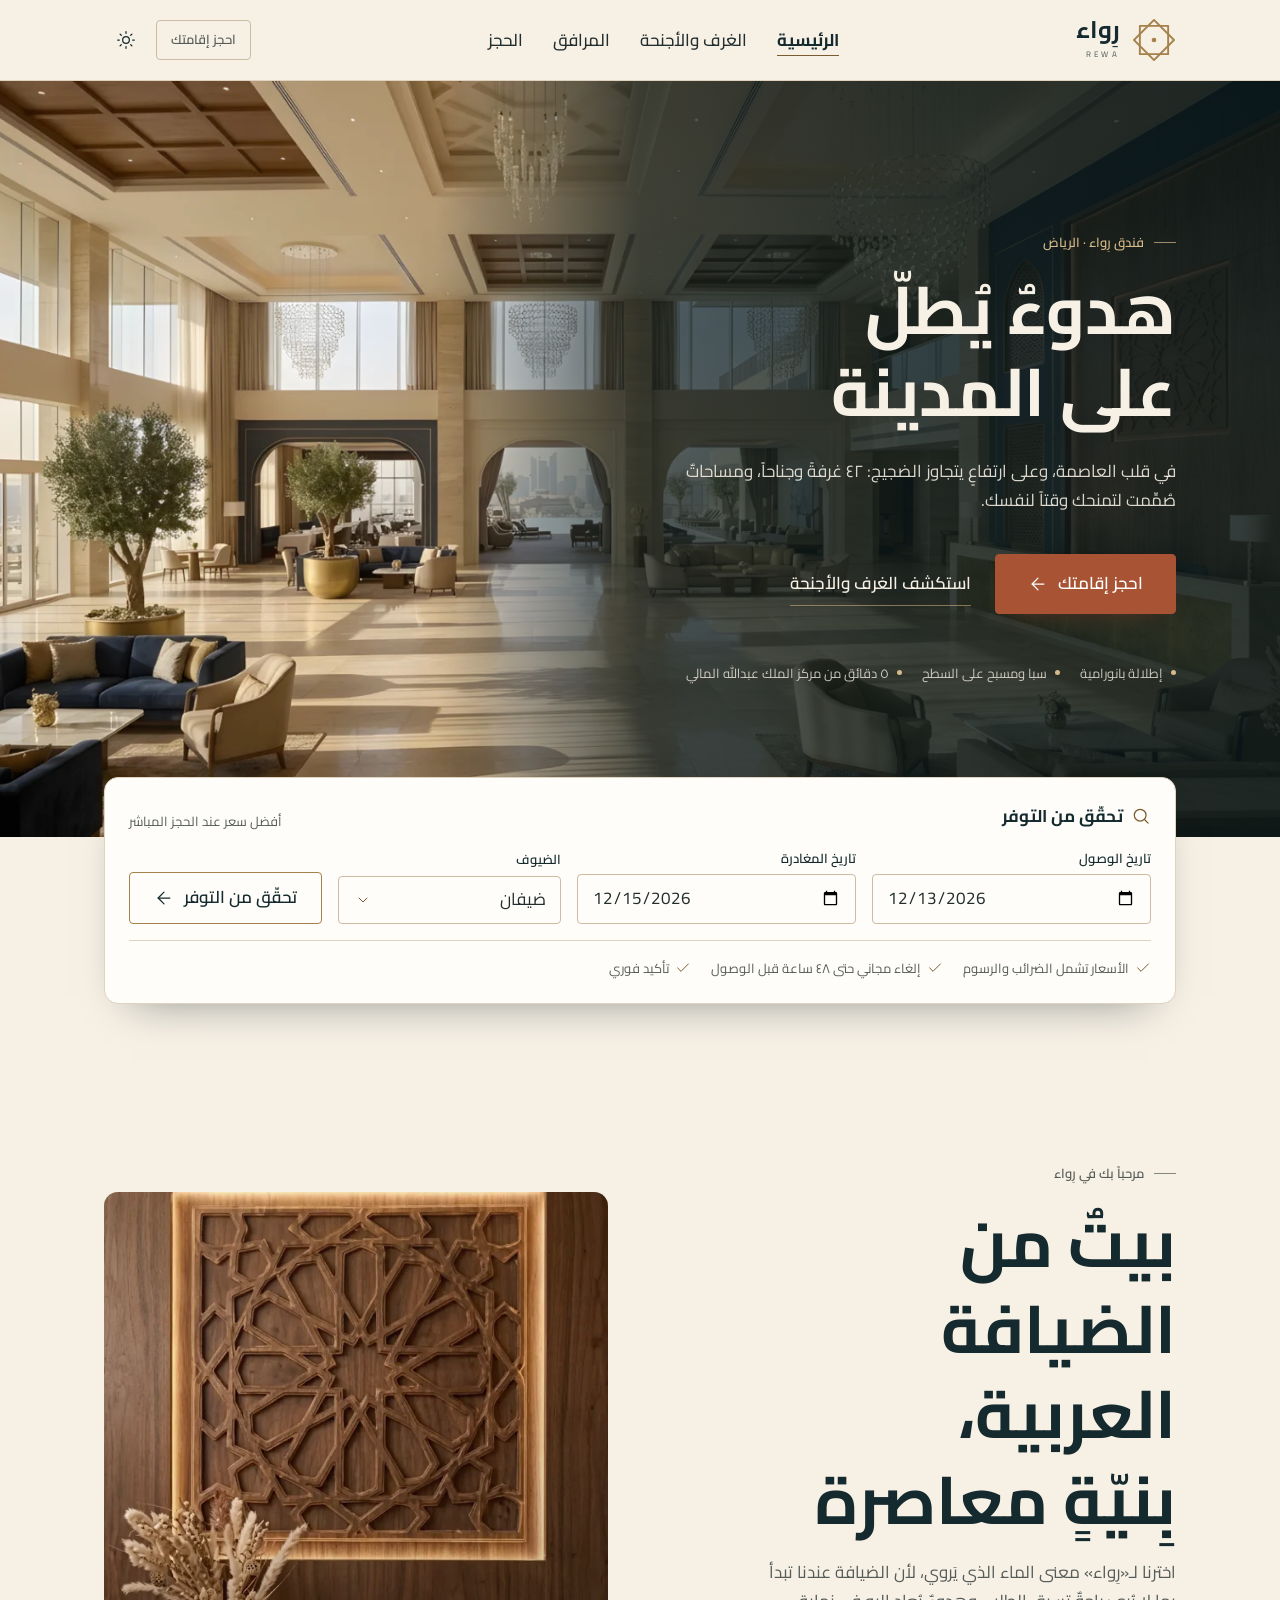
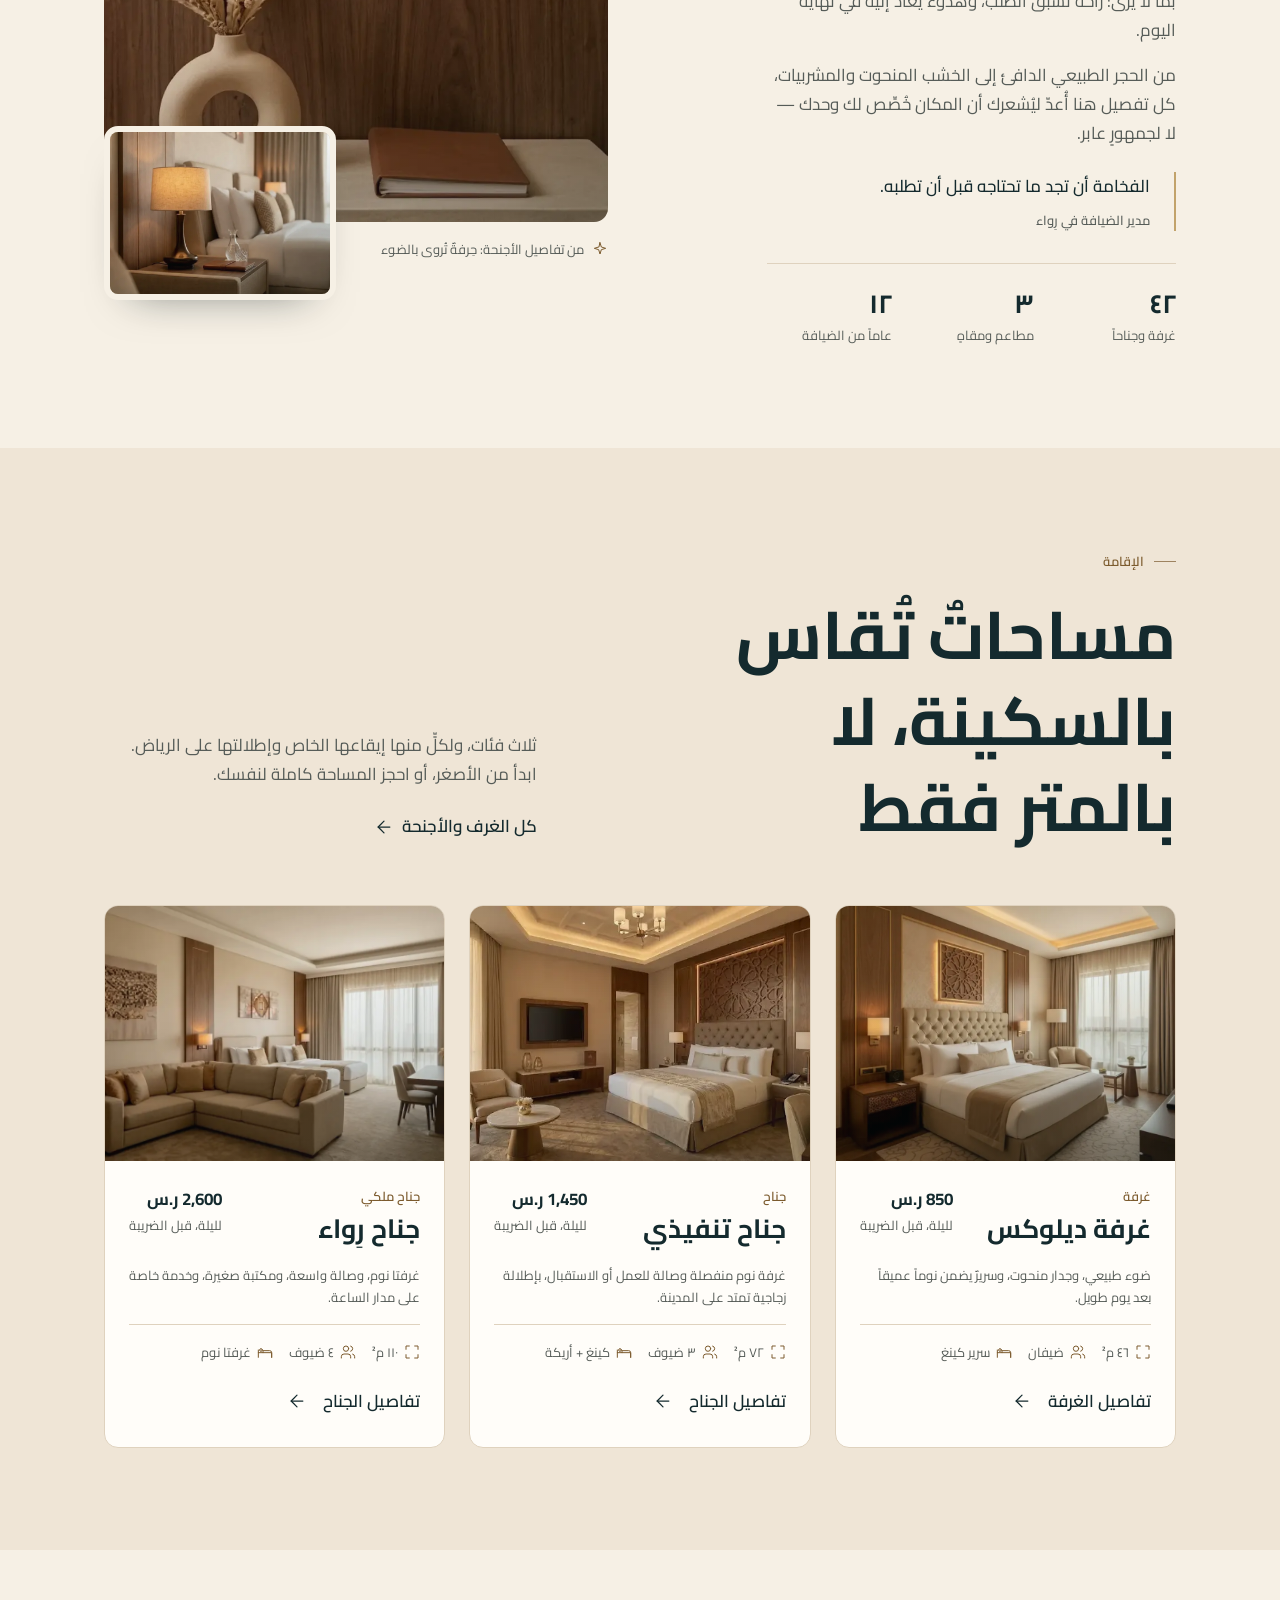
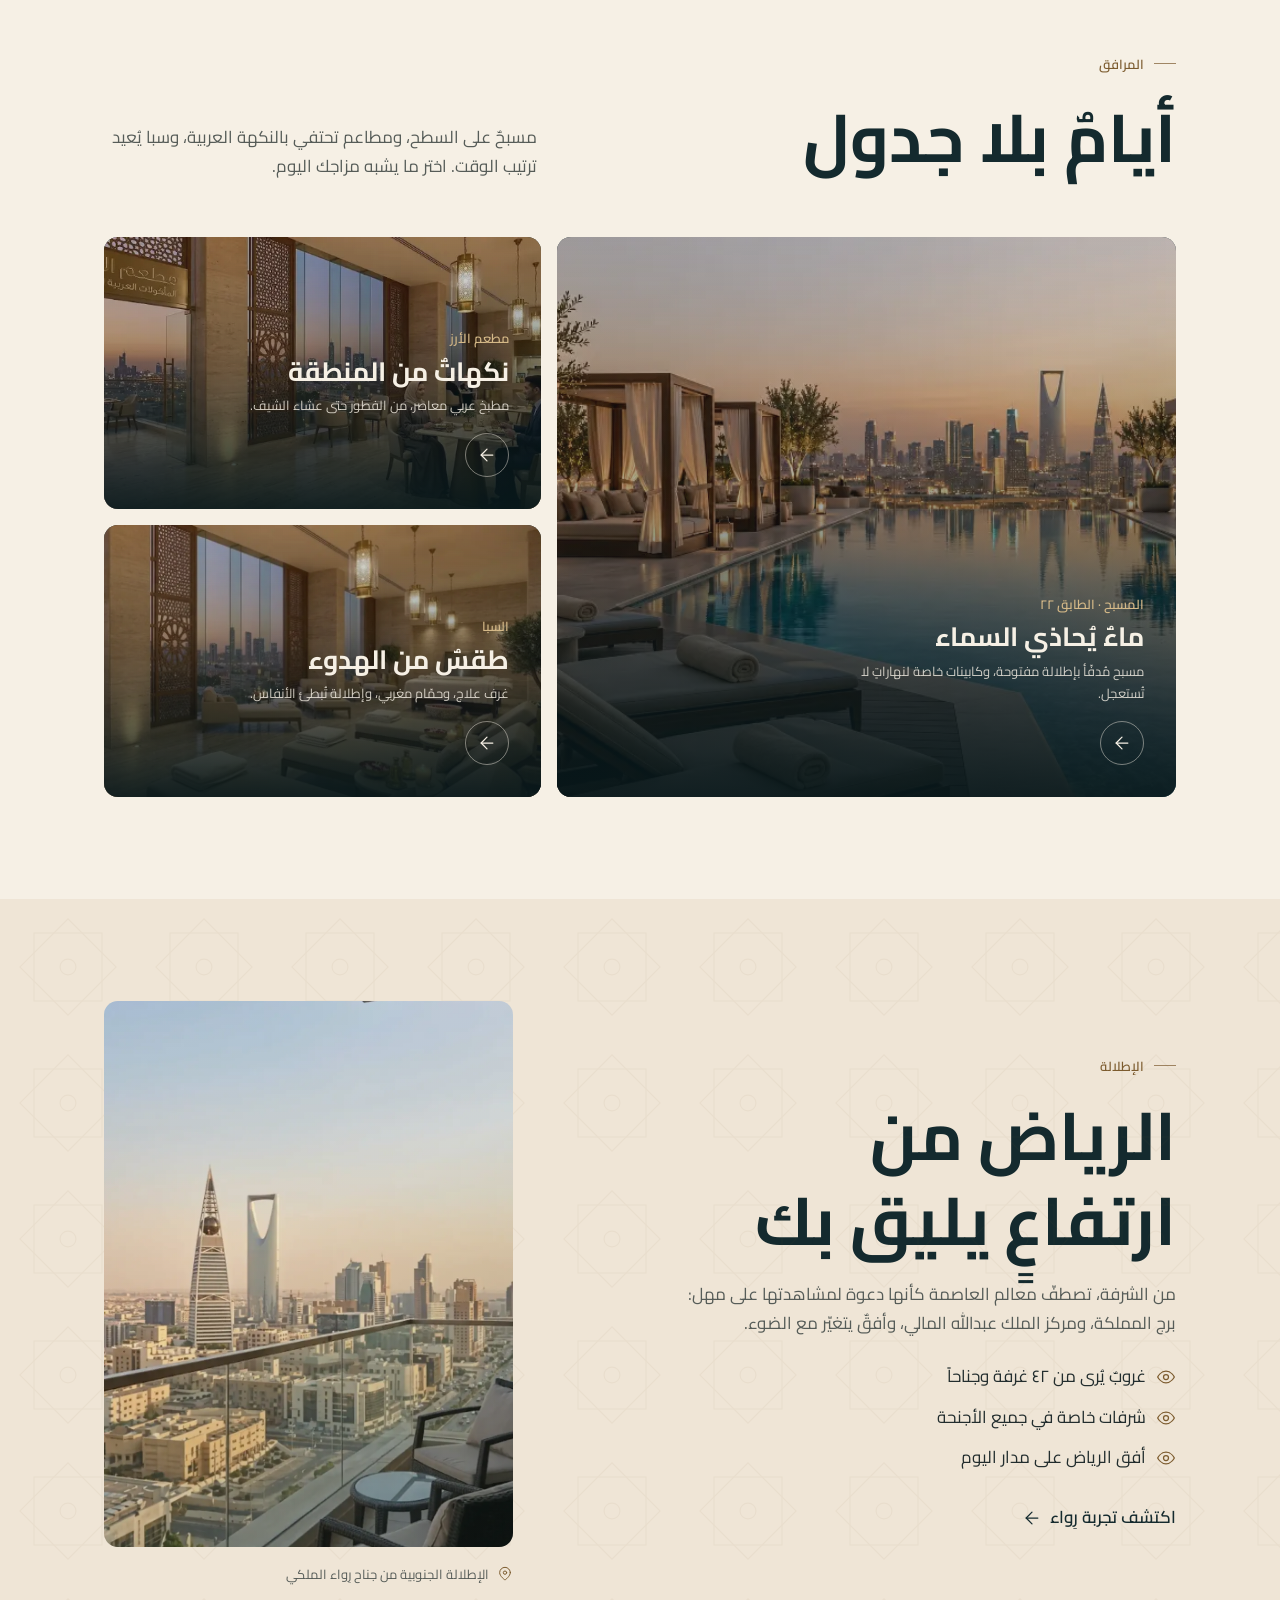
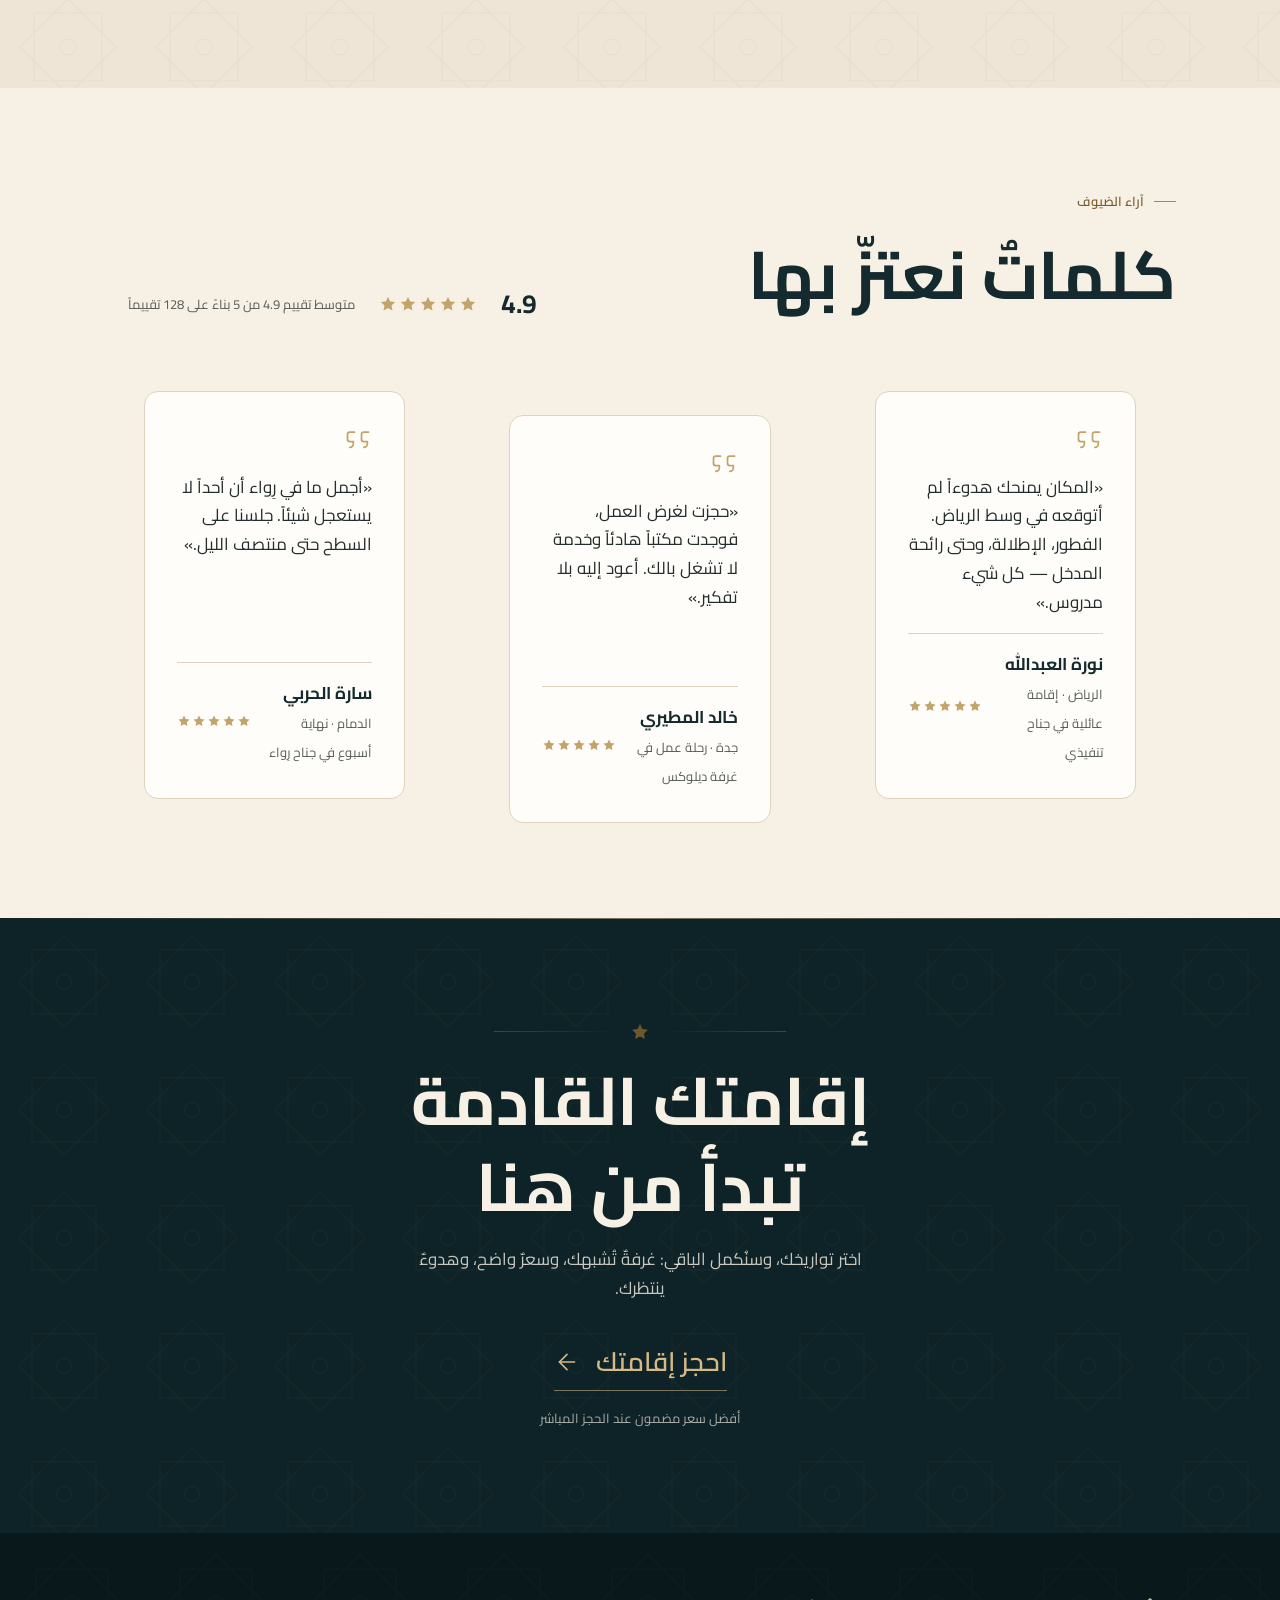
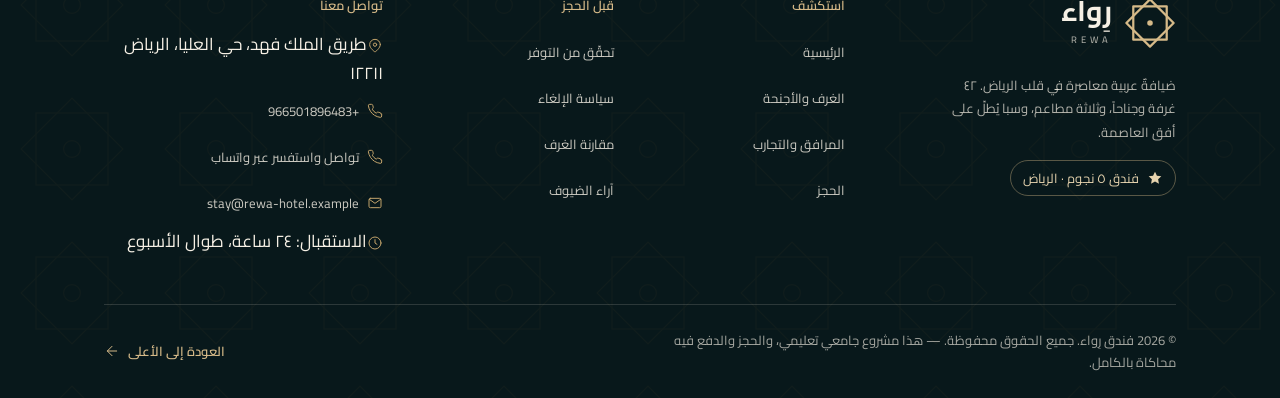
==== commit 9c90b01d: "تعديل رقم جوالي واضافة واتساب" ====
--- a/index.html
+++ b/index.html
@@ -91,7 +91,7 @@
         <div class="nav__extra">
           <a class="btn btn--primary" href="booking.html">احجز إقامتك</a>
           <div class="nav__contact">
-            <a href="tel:+966112004400"><svg class="icon" aria-hidden="true"><use href="#i-phone"/></svg><span>‎+966 11 200 4400</span></a>
+            <a href="tel:+966501896483"><svg class="icon" aria-hidden="true"><use href="#i-phone"/></svg><span>+966501896483</span></a>
             <a href="mailto:stay@rewa-hotel.example"><svg class="icon" aria-hidden="true"><use href="#i-mail"/></svg><span>stay@rewa-hotel.example</span></a>
           </div>
         </div>
@@ -550,7 +550,8 @@
           <h2 class="footer__title">تواصل معنا</h2>
           <address class="footer__contact" style="font-style:normal">
             <span><svg class="icon icon--sm" aria-hidden="true"><use href="#i-pin"/></svg>طريق الملك فهد، حي العليا، الرياض ١٢٢١١</span>
-            <a href="tel:+966112004400"><svg class="icon icon--sm" aria-hidden="true"><use href="#i-phone"/></svg>‎+966 11 200 4400</a>
+            <a href="tel:+966501896483"><svg class="icon icon--sm" aria-hidden="true"><use href="#i-phone"/></svg>+966501896483</a>
+            <a href="https://wa.me/966501896483?text=السلام%20عليكم،%20ابغى%20استفسر"><svg class="icon icon--sm" aria-hidden="true"><use href="#i-phone"/></svg>تواصل واستفسر عبر واتساب</a>
             <a href="mailto:stay@rewa-hotel.example"><svg class="icon icon--sm" aria-hidden="true"><use href="#i-mail"/></svg>stay@rewa-hotel.example</a>
             <span><svg class="icon icon--sm" aria-hidden="true"><use href="#i-clock"/></svg>الاستقبال: ٢٤ ساعة، طوال الأسبوع</span>
           </address>
